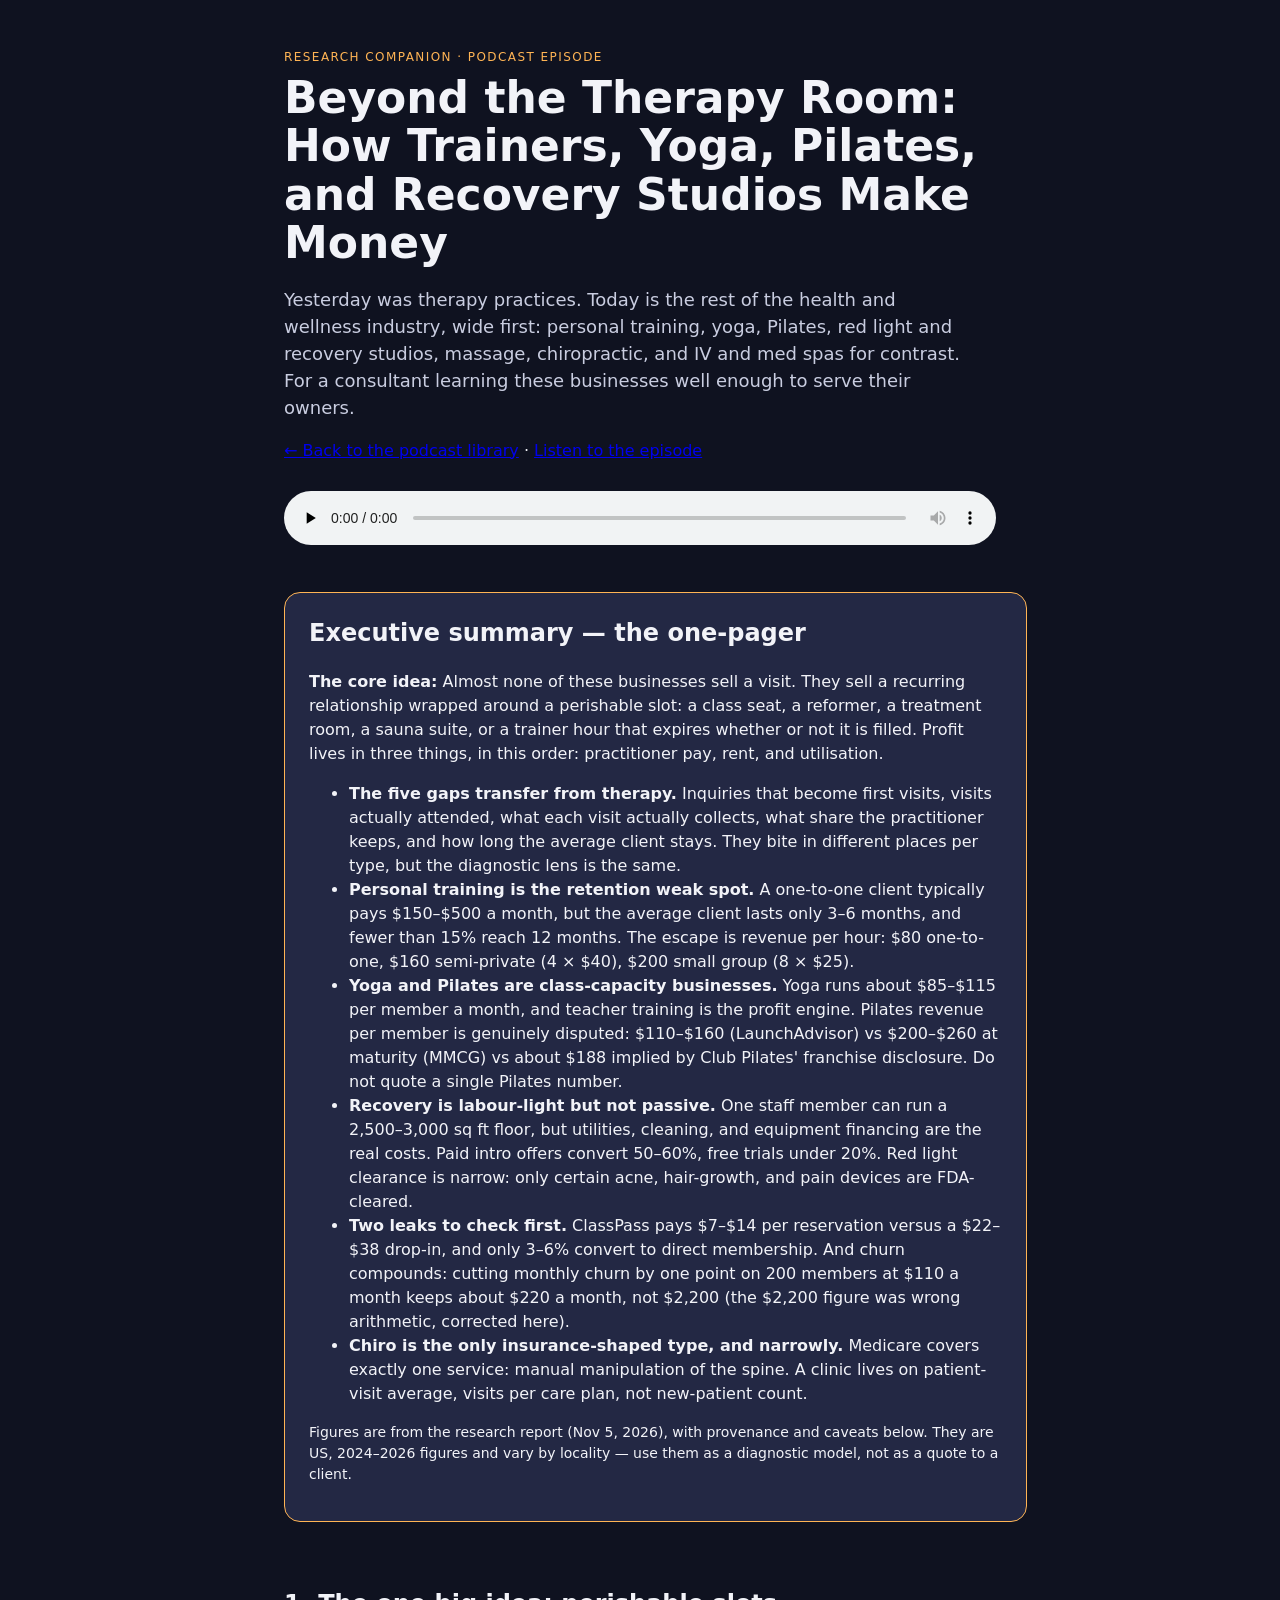
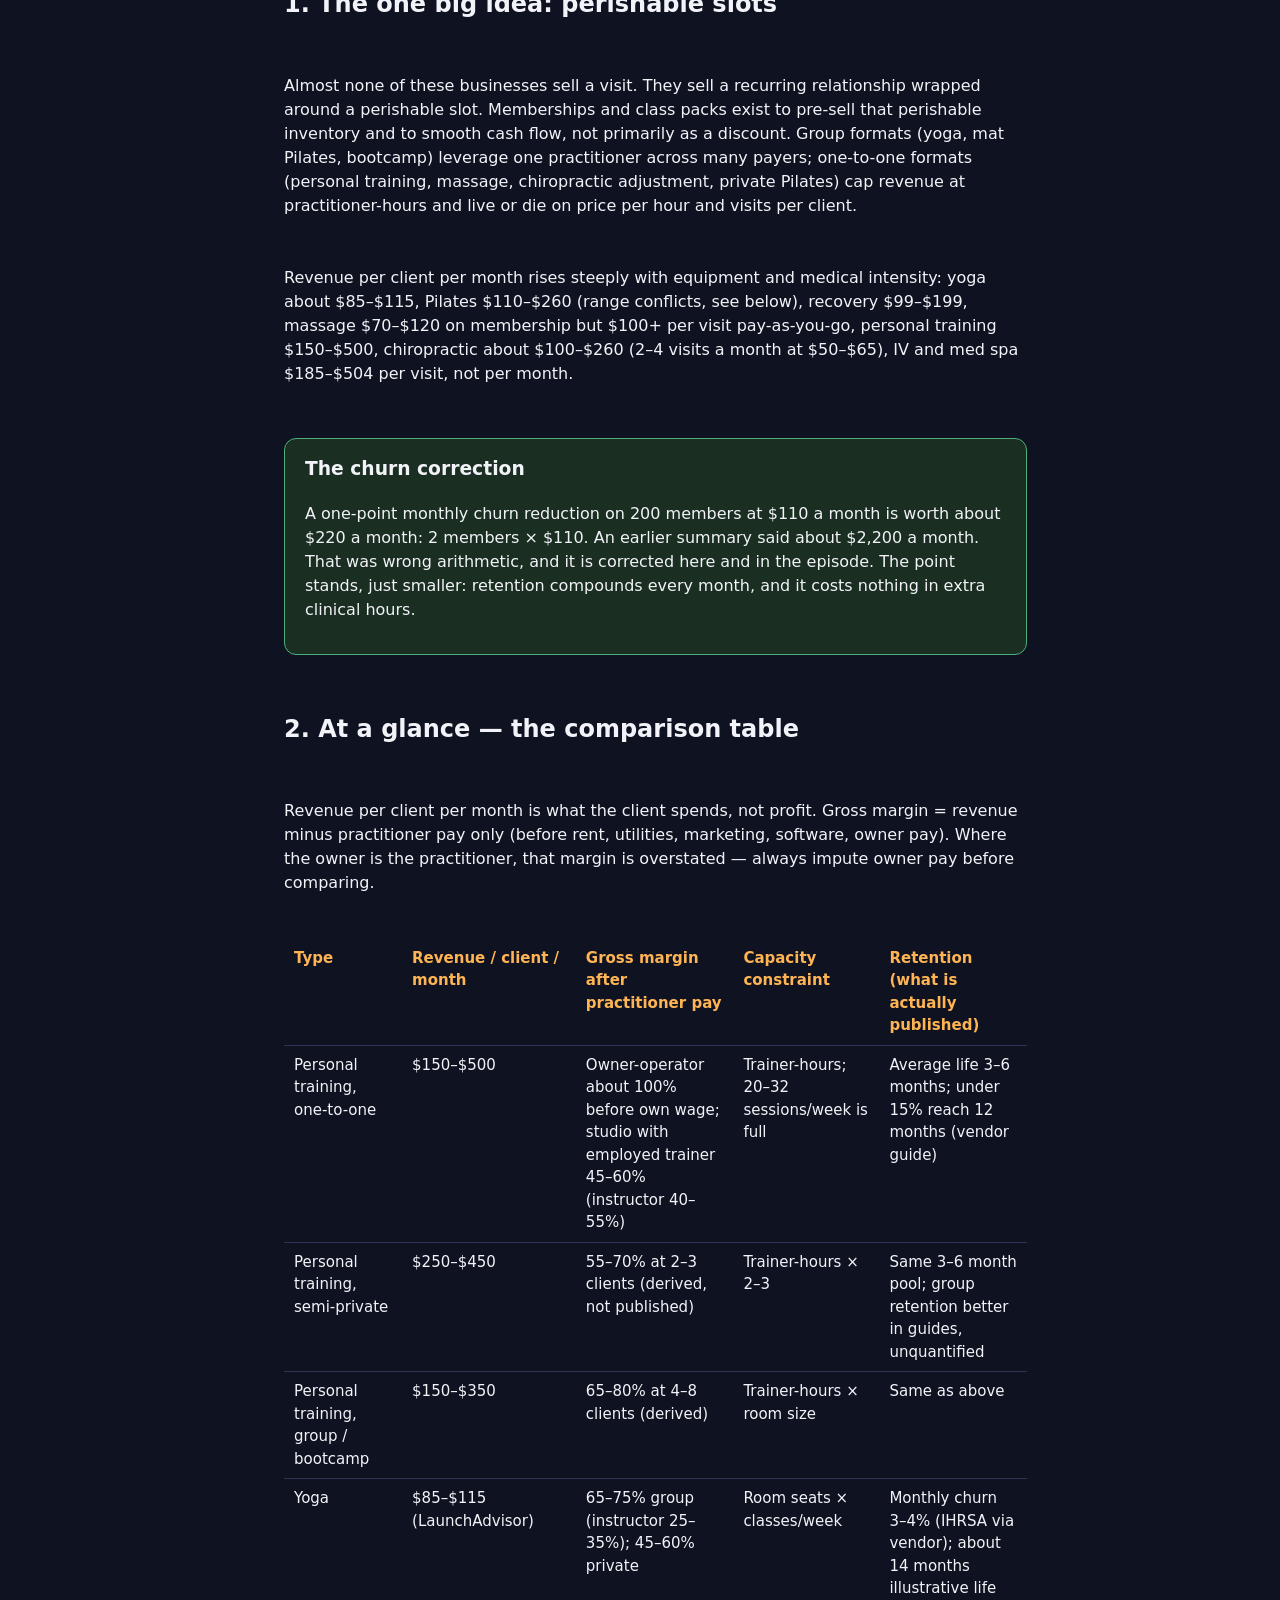
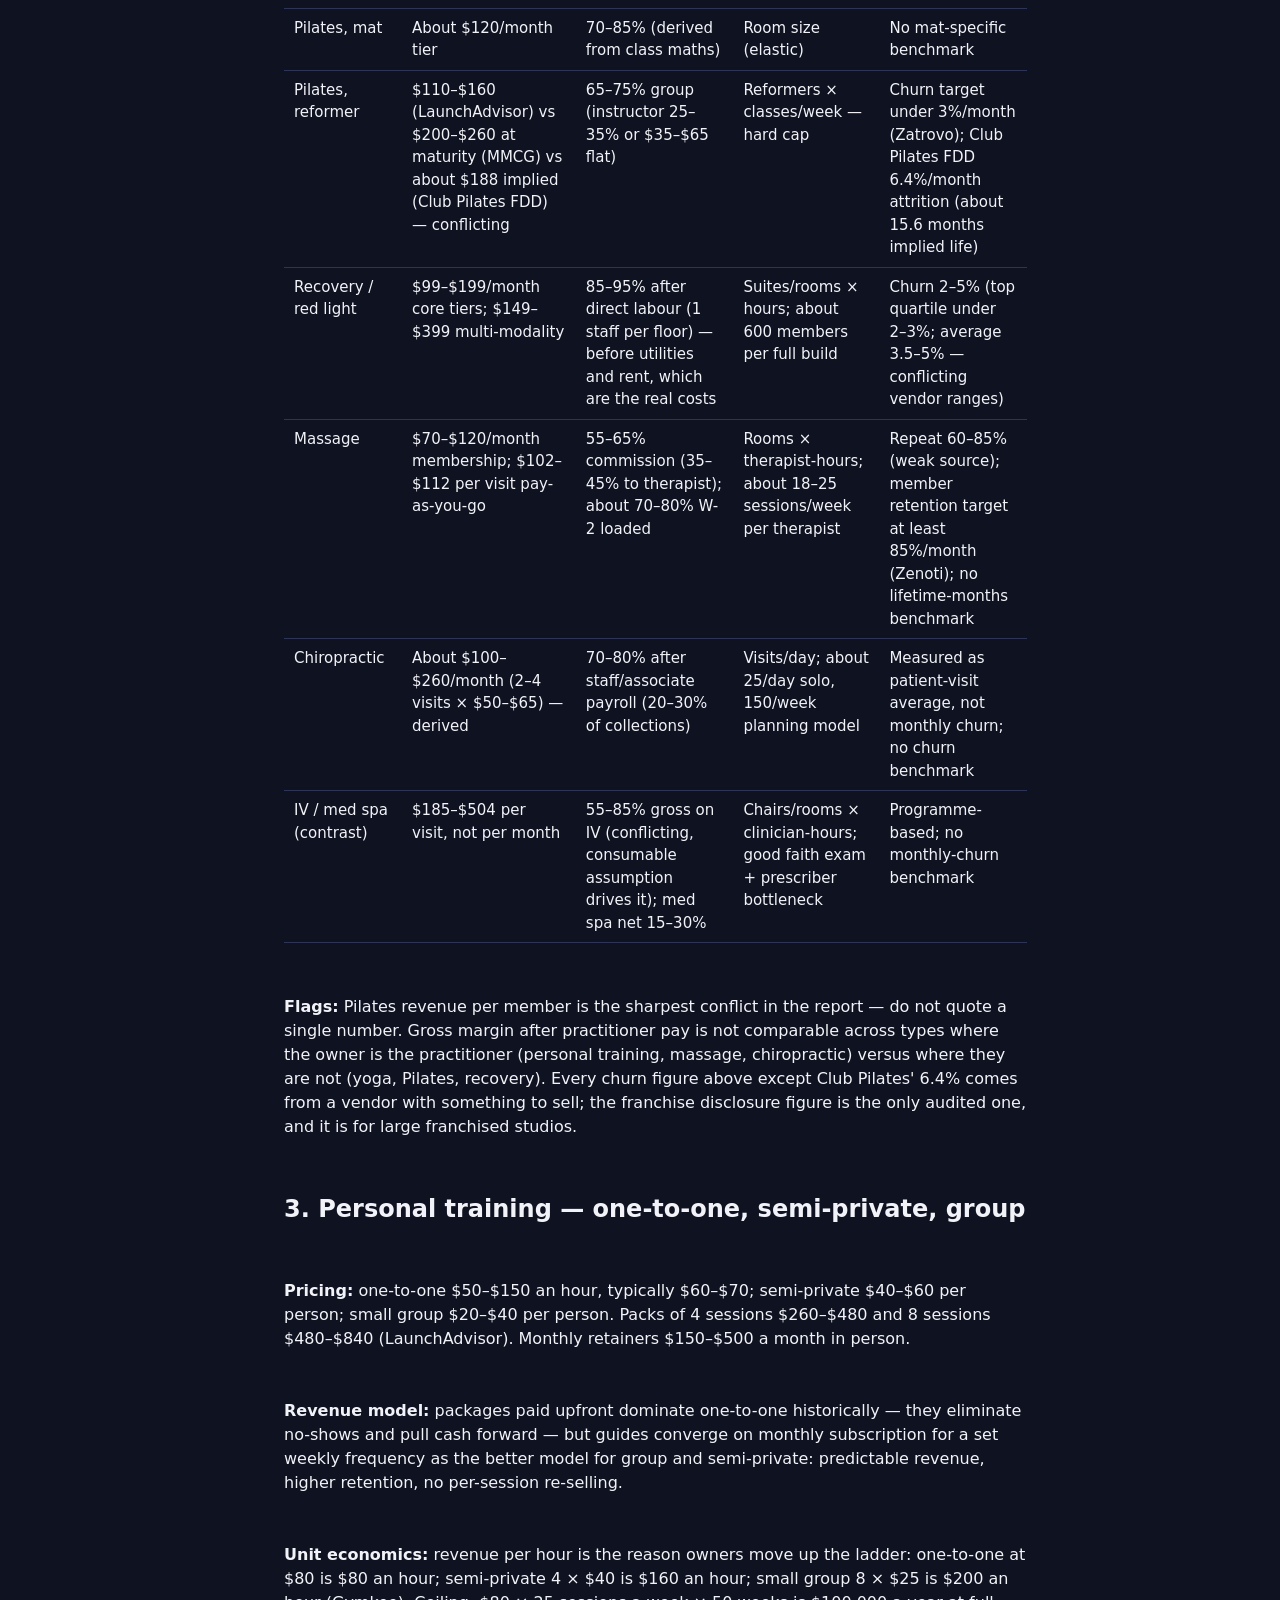
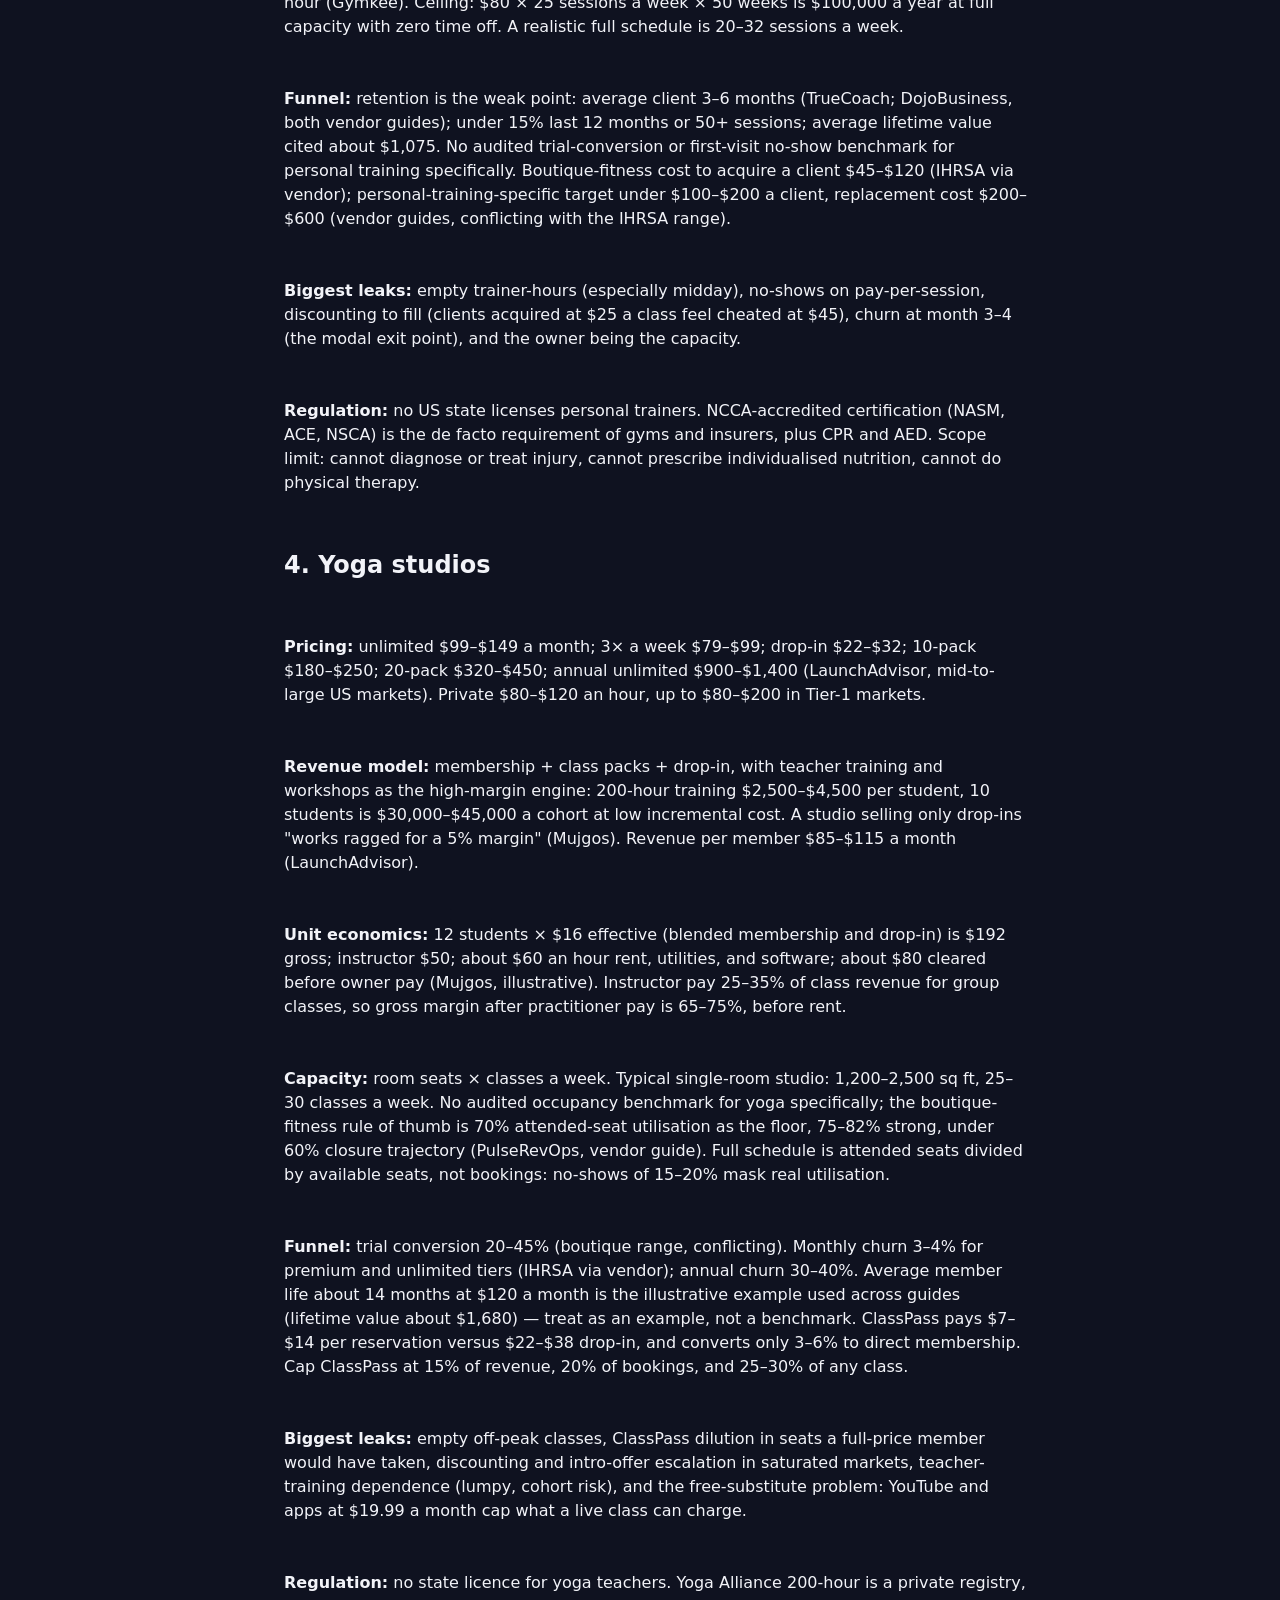
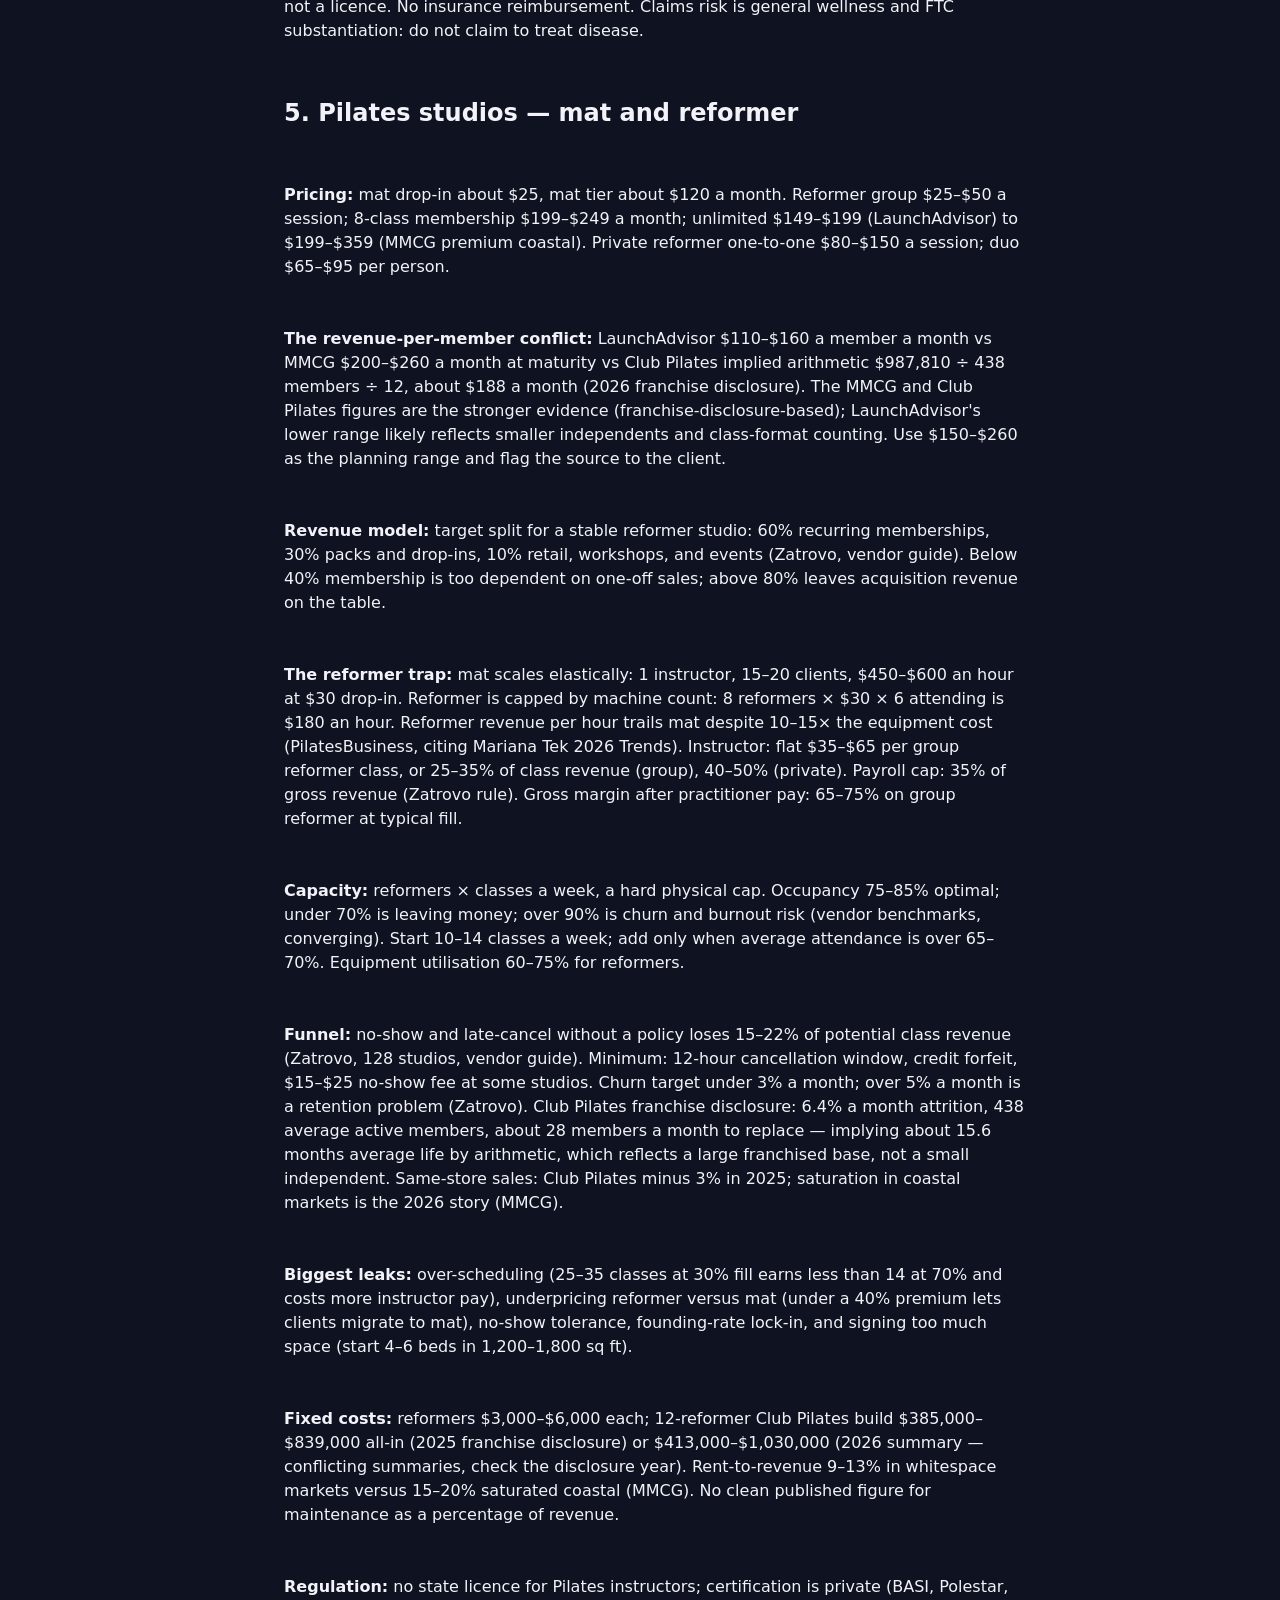
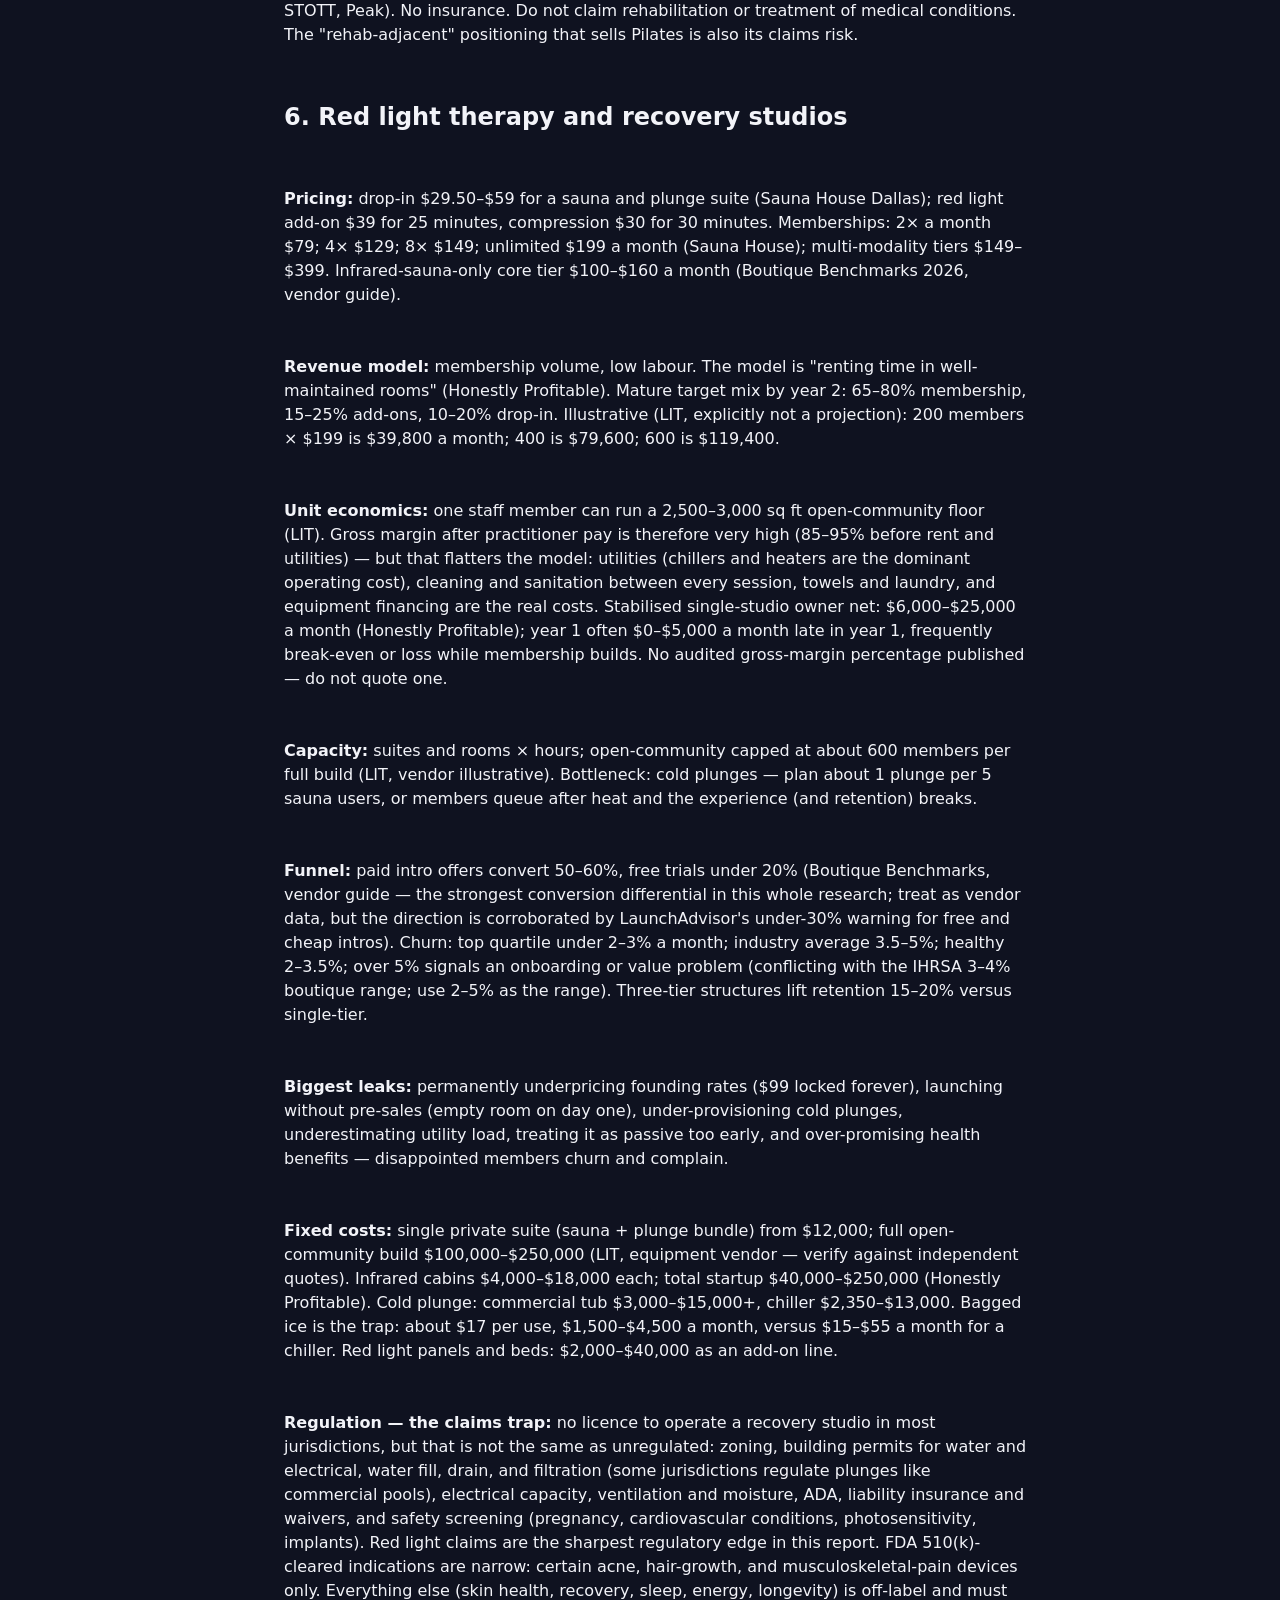
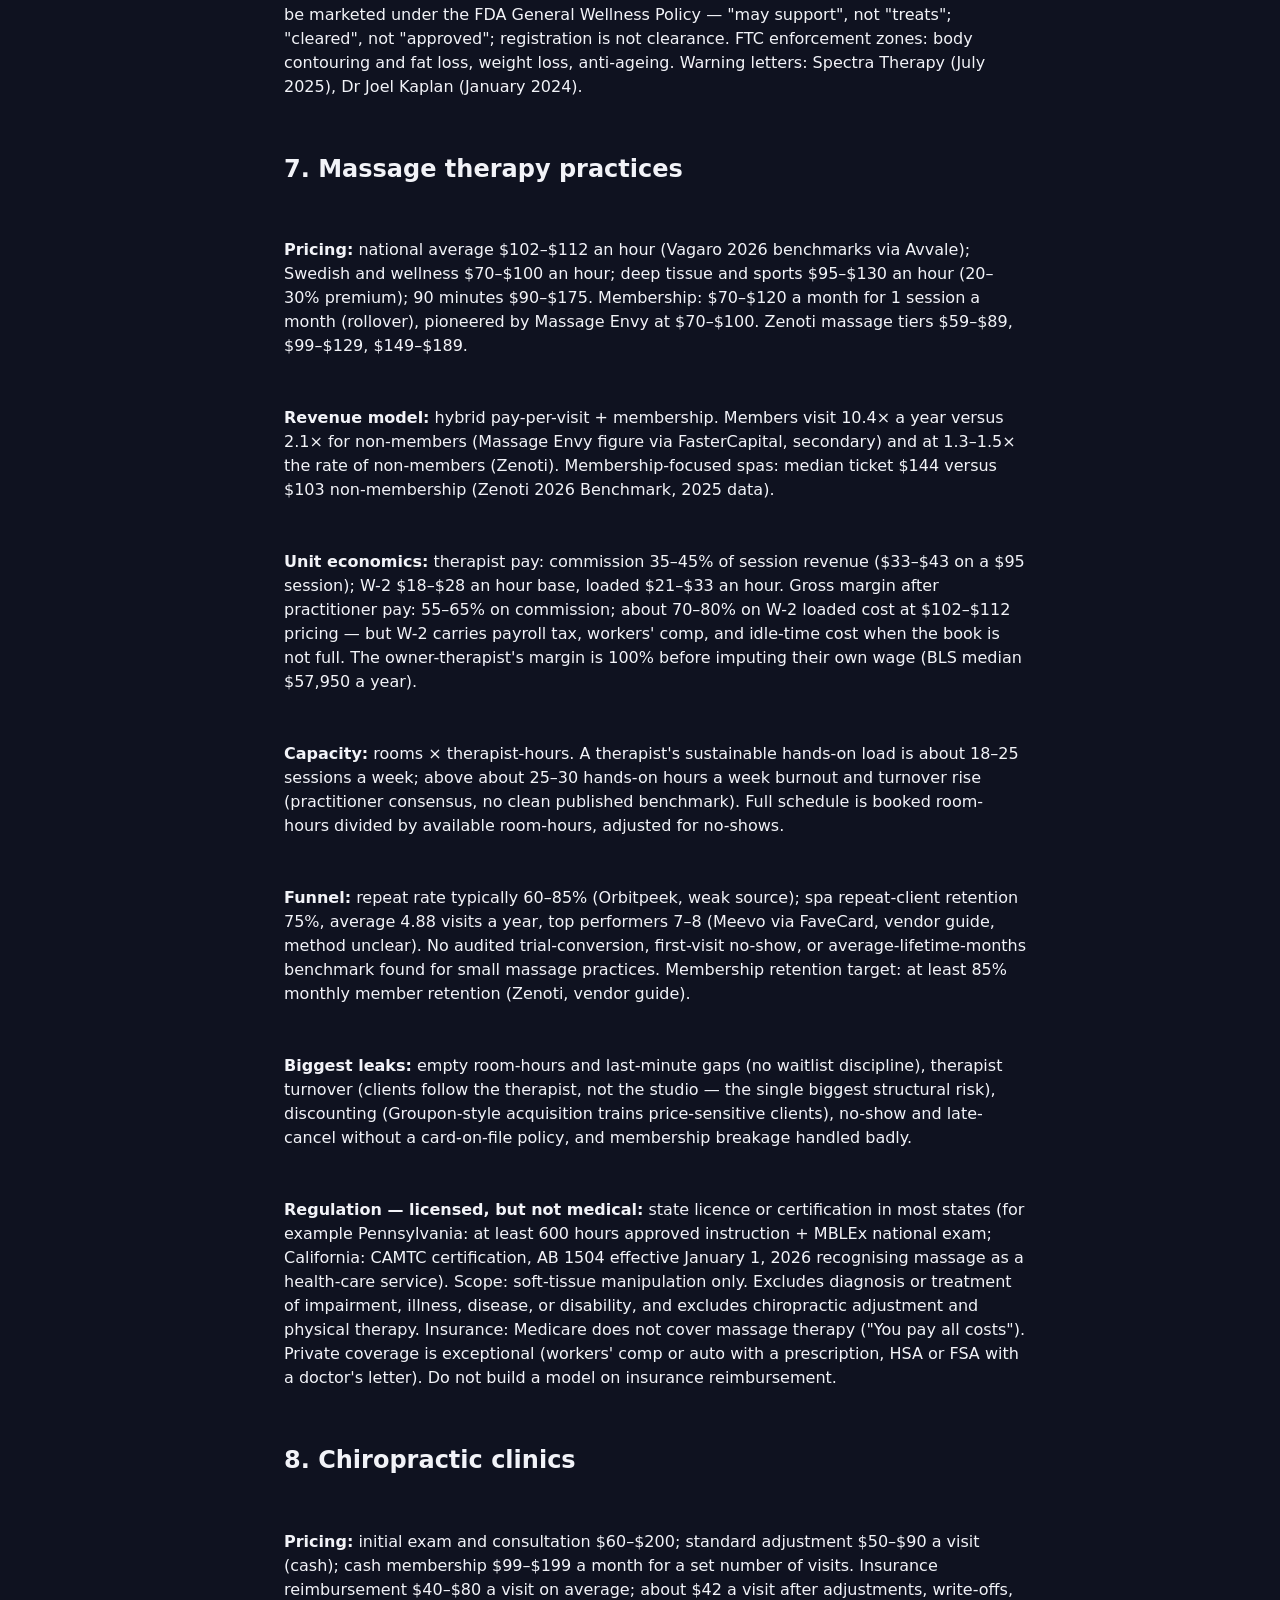
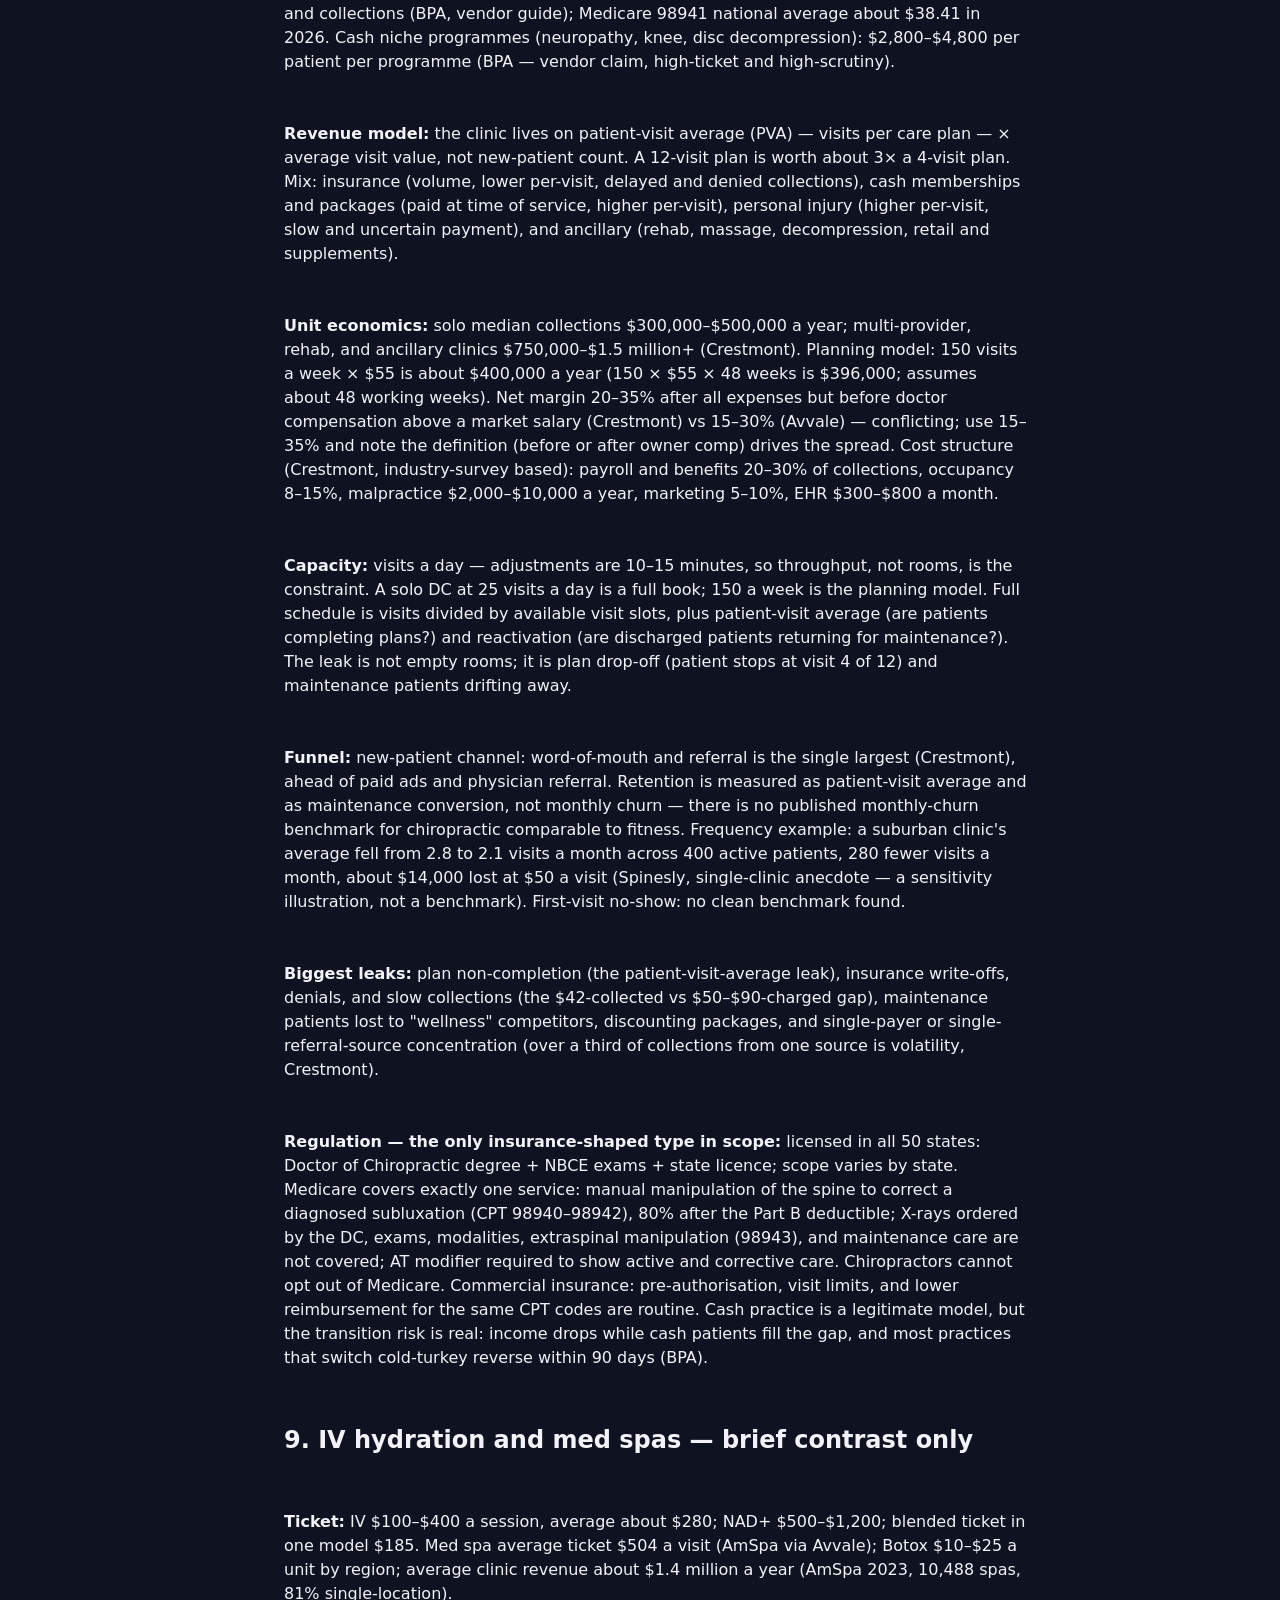
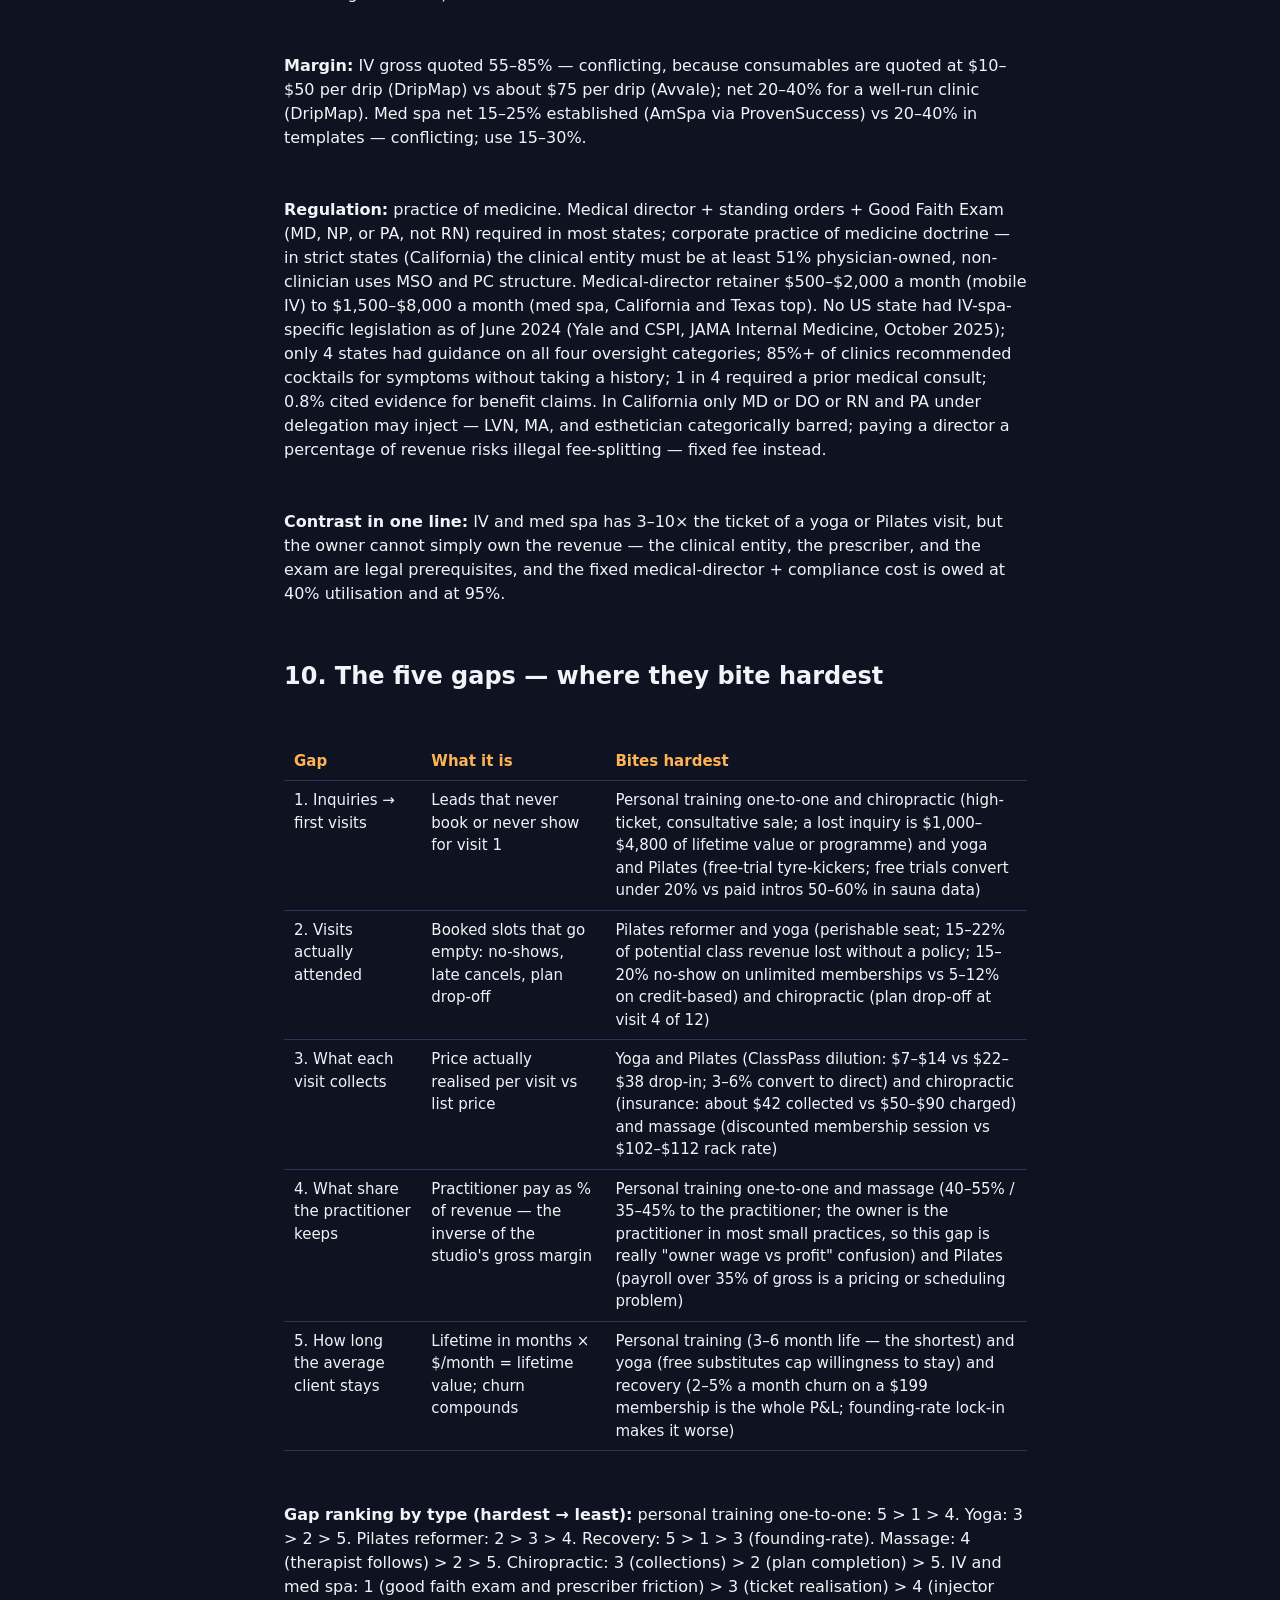
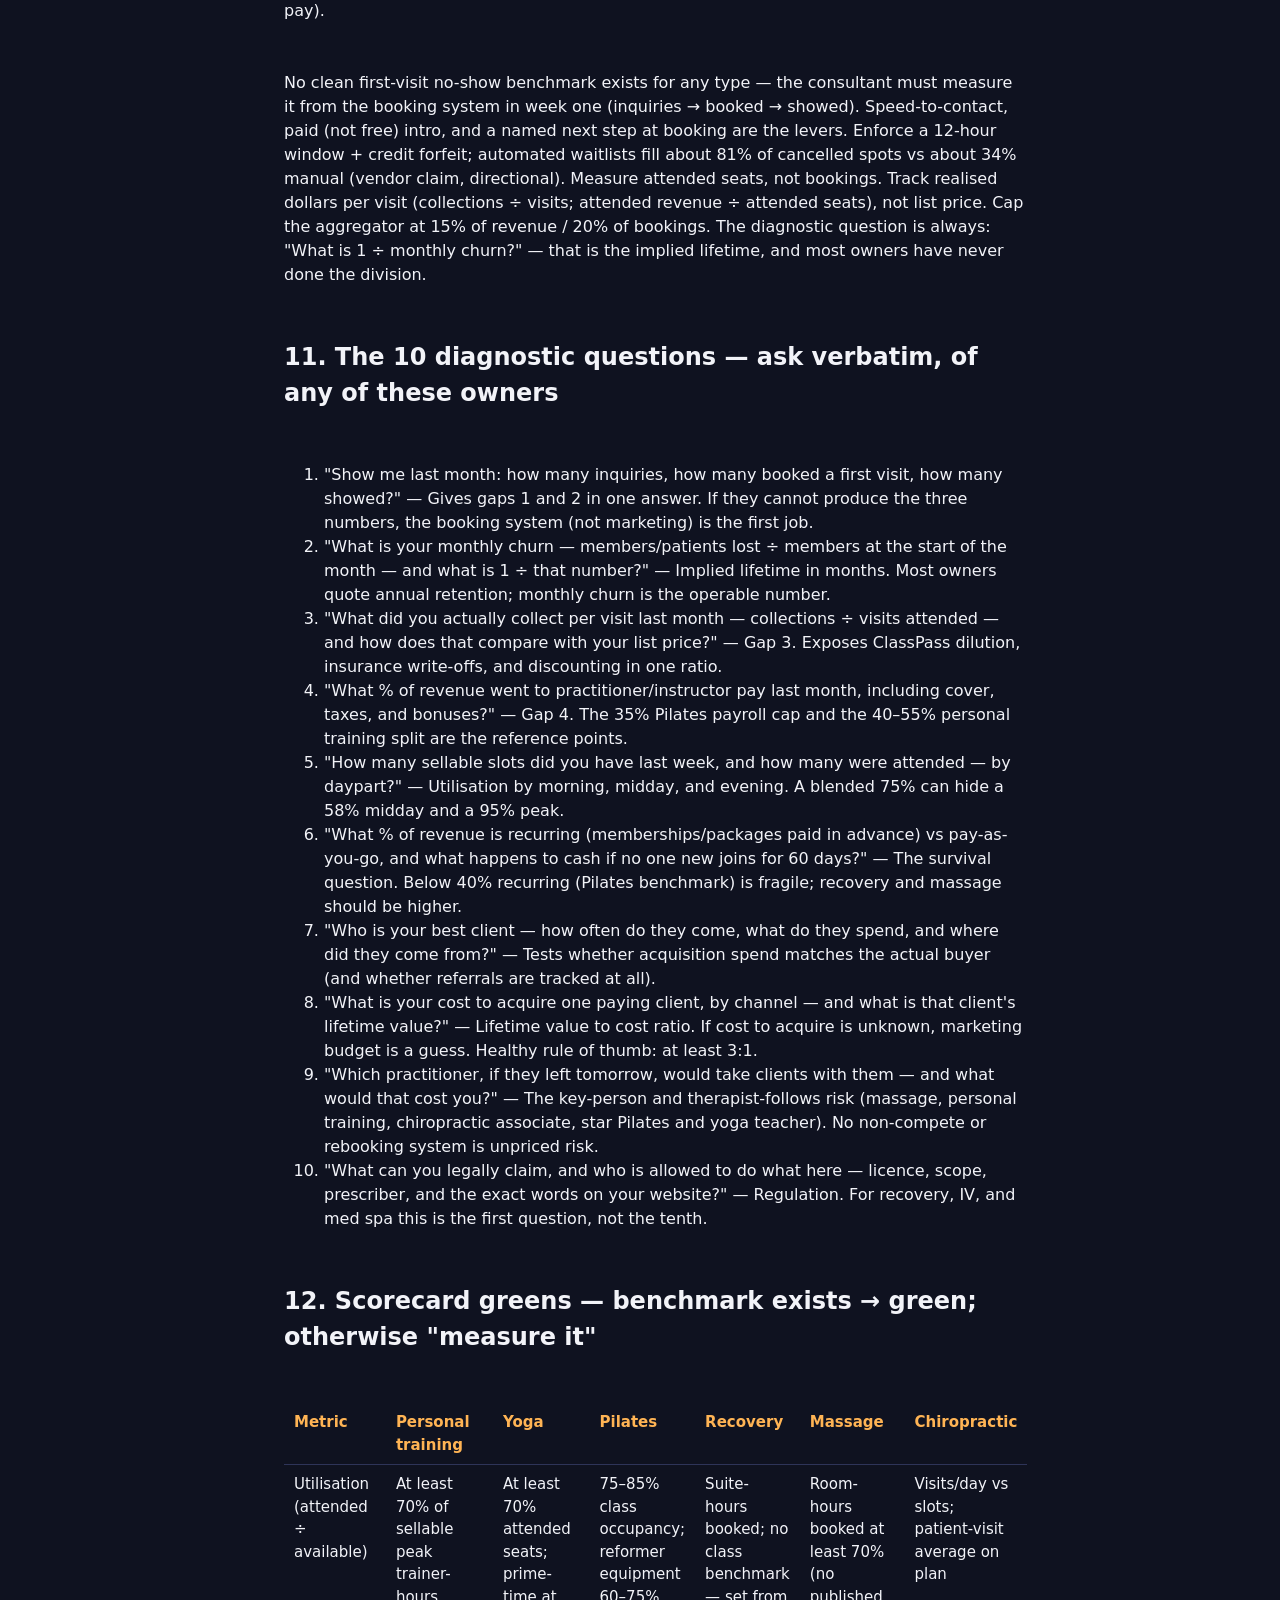
==== research/beyond-therapy-room.html @ 252246c4 "Add episode: Beyond the Therapy Room, with research companion" ====
<!DOCTYPE html>
<html lang="en">
<head>
<meta charset="utf-8">
<meta name="viewport" content="width=device-width, initial-scale=1">
<title>Research companion — Beyond the Therapy Room: How Trainers, Yoga, Pilates, and Recovery Studios Make Money</title>
<link rel="stylesheet" href="../styles.css">
</head>
<body>
<header class="hero narrow">
  <p class="eyebrow">Research companion · Podcast episode</p>
  <h1>Beyond the Therapy Room: How Trainers, Yoga, Pilates, and Recovery Studios Make Money</h1>
  <p class="sub">Yesterday was therapy practices. Today is the rest of the health and wellness industry, wide first: personal training, yoga, Pilates, red light and recovery studios, massage, chiropractic, and IV and med spas for contrast. For a consultant learning these businesses well enough to serve their owners.</p>
  <p><a href="../index.html">← Back to the podcast library</a> · <a href="../episodes/beyond-therapy-room.mp3">Listen to the episode</a></p>
  <audio controls preload="none" src="../episodes/beyond-therapy-room.mp3" style="width:100%; margin-top:12px;"></audio>
</header>

<main class="narrow">
<section class="summary">
  <h2>Executive summary — the one-pager</h2>
  <p><strong>The core idea:</strong> Almost none of these businesses sell a visit. They sell a recurring relationship wrapped around a perishable slot: a class seat, a reformer, a treatment room, a sauna suite, or a trainer hour that expires whether or not it is filled. Profit lives in three things, in this order: practitioner pay, rent, and utilisation.</p>
  <ul>
    <li><strong>The five gaps transfer from therapy.</strong> Inquiries that become first visits, visits actually attended, what each visit actually collects, what share the practitioner keeps, and how long the average client stays. They bite in different places per type, but the diagnostic lens is the same.</li>
    <li><strong>Personal training is the retention weak spot.</strong> A one-to-one client typically pays $150–$500 a month, but the average client lasts only 3–6 months, and fewer than 15% reach 12 months. The escape is revenue per hour: $80 one-to-one, $160 semi-private (4 × $40), $200 small group (8 × $25).</li>
    <li><strong>Yoga and Pilates are class-capacity businesses.</strong> Yoga runs about $85–$115 per member a month, and teacher training is the profit engine. Pilates revenue per member is genuinely disputed: $110–$160 (LaunchAdvisor) vs $200–$260 at maturity (MMCG) vs about $188 implied by Club Pilates' franchise disclosure. Do not quote a single Pilates number.</li>
    <li><strong>Recovery is labour-light but not passive.</strong> One staff member can run a 2,500–3,000 sq ft floor, but utilities, cleaning, and equipment financing are the real costs. Paid intro offers convert 50–60%, free trials under 20%. Red light clearance is narrow: only certain acne, hair-growth, and pain devices are FDA-cleared.</li>
    <li><strong>Two leaks to check first.</strong> ClassPass pays $7–$14 per reservation versus a $22–$38 drop-in, and only 3–6% convert to direct membership. And churn compounds: cutting monthly churn by one point on 200 members at $110 a month keeps about $220 a month, not $2,200 (the $2,200 figure was wrong arithmetic, corrected here).</li>
    <li><strong>Chiro is the only insurance-shaped type, and narrowly.</strong> Medicare covers exactly one service: manual manipulation of the spine. A clinic lives on patient-visit average, visits per care plan, not new-patient count.</li>
  </ul>
  <p class="note">Figures are from the research report (Nov 5, 2026), with provenance and caveats below. They are US, 2024–2026 figures and vary by locality — use them as a diagnostic model, not as a quote to a client.</p>
</section>

<h2>1. The one big idea: perishable slots</h2>
<p>Almost none of these businesses sell a visit. They sell a recurring relationship wrapped around a perishable slot. Memberships and class packs exist to pre-sell that perishable inventory and to smooth cash flow, not primarily as a discount. Group formats (yoga, mat Pilates, bootcamp) leverage one practitioner across many payers; one-to-one formats (personal training, massage, chiropractic adjustment, private Pilates) cap revenue at practitioner-hours and live or die on price per hour and visits per client.</p>
<p>Revenue per client per month rises steeply with equipment and medical intensity: yoga about $85–$115, Pilates $110–$260 (range conflicts, see below), recovery $99–$199, massage $70–$120 on membership but $100+ per visit pay-as-you-go, personal training $150–$500, chiropractic about $100–$260 (2–4 visits a month at $50–$65), IV and med spa $185–$504 per visit, not per month.</p>
<div class="callout">
<h3>The churn correction</h3>
<p>A one-point monthly churn reduction on 200 members at $110 a month is worth about $220 a month: 2 members × $110. An earlier summary said about $2,200 a month. That was wrong arithmetic, and it is corrected here and in the episode. The point stands, just smaller: retention compounds every month, and it costs nothing in extra clinical hours.</p>
</div>

<h2>2. At a glance — the comparison table</h2>
<p>Revenue per client per month is what the client spends, not profit. Gross margin = revenue minus practitioner pay only (before rent, utilities, marketing, software, owner pay). Where the owner is the practitioner, that margin is overstated — always impute owner pay before comparing.</p>
<table>
<tr><th>Type</th><th>Revenue / client / month</th><th>Gross margin after practitioner pay</th><th>Capacity constraint</th><th>Retention (what is actually published)</th></tr>
<tr><td>Personal training, one-to-one</td><td>$150–$500</td><td>Owner-operator about 100% before own wage; studio with employed trainer 45–60% (instructor 40–55%)</td><td>Trainer-hours; 20–32 sessions/week is full</td><td>Average life 3–6 months; under 15% reach 12 months (vendor guide)</td></tr>
<tr><td>Personal training, semi-private</td><td>$250–$450</td><td>55–70% at 2–3 clients (derived, not published)</td><td>Trainer-hours × 2–3</td><td>Same 3–6 month pool; group retention better in guides, unquantified</td></tr>
<tr><td>Personal training, group / bootcamp</td><td>$150–$350</td><td>65–80% at 4–8 clients (derived)</td><td>Trainer-hours × room size</td><td>Same as above</td></tr>
<tr><td>Yoga</td><td>$85–$115 (LaunchAdvisor)</td><td>65–75% group (instructor 25–35%); 45–60% private</td><td>Room seats × classes/week</td><td>Monthly churn 3–4% (IHRSA via vendor); about 14 months illustrative life</td></tr>
<tr><td>Pilates, mat</td><td>About $120/month tier</td><td>70–85% (derived from class maths)</td><td>Room size (elastic)</td><td>No mat-specific benchmark</td></tr>
<tr><td>Pilates, reformer</td><td>$110–$160 (LaunchAdvisor) vs $200–$260 at maturity (MMCG) vs about $188 implied (Club Pilates FDD) — conflicting</td><td>65–75% group (instructor 25–35% or $35–$65 flat)</td><td>Reformers × classes/week — hard cap</td><td>Churn target under 3%/month (Zatrovo); Club Pilates FDD 6.4%/month attrition (about 15.6 months implied life)</td></tr>
<tr><td>Recovery / red light</td><td>$99–$199/month core tiers; $149–$399 multi-modality</td><td>85–95% after direct labour (1 staff per floor) — before utilities and rent, which are the real costs</td><td>Suites/rooms × hours; about 600 members per full build</td><td>Churn 2–5% (top quartile under 2–3%; average 3.5–5% — conflicting vendor ranges)</td></tr>
<tr><td>Massage</td><td>$70–$120/month membership; $102–$112 per visit pay-as-you-go</td><td>55–65% commission (35–45% to therapist); about 70–80% W-2 loaded</td><td>Rooms × therapist-hours; about 18–25 sessions/week per therapist</td><td>Repeat 60–85% (weak source); member retention target at least 85%/month (Zenoti); no lifetime-months benchmark</td></tr>
<tr><td>Chiropractic</td><td>About $100–$260/month (2–4 visits × $50–$65) — derived</td><td>70–80% after staff/associate payroll (20–30% of collections)</td><td>Visits/day; about 25/day solo, 150/week planning model</td><td>Measured as patient-visit average, not monthly churn; no churn benchmark</td></tr>
<tr><td>IV / med spa (contrast)</td><td>$185–$504 per visit, not per month</td><td>55–85% gross on IV (conflicting, consumable assumption drives it); med spa net 15–30%</td><td>Chairs/rooms × clinician-hours; good faith exam + prescriber bottleneck</td><td>Programme-based; no monthly-churn benchmark</td></tr>
</table>
<p><strong>Flags:</strong> Pilates revenue per member is the sharpest conflict in the report — do not quote a single number. Gross margin after practitioner pay is not comparable across types where the owner is the practitioner (personal training, massage, chiropractic) versus where they are not (yoga, Pilates, recovery). Every churn figure above except Club Pilates' 6.4% comes from a vendor with something to sell; the franchise disclosure figure is the only audited one, and it is for large franchised studios.</p>

<h2>3. Personal training — one-to-one, semi-private, group</h2>
<p><strong>Pricing:</strong> one-to-one $50–$150 an hour, typically $60–$70; semi-private $40–$60 per person; small group $20–$40 per person. Packs of 4 sessions $260–$480 and 8 sessions $480–$840 (LaunchAdvisor). Monthly retainers $150–$500 a month in person.</p>
<p><strong>Revenue model:</strong> packages paid upfront dominate one-to-one historically — they eliminate no-shows and pull cash forward — but guides converge on monthly subscription for a set weekly frequency as the better model for group and semi-private: predictable revenue, higher retention, no per-session re-selling.</p>
<p><strong>Unit economics:</strong> revenue per hour is the reason owners move up the ladder: one-to-one at $80 is $80 an hour; semi-private 4 × $40 is $160 an hour; small group 8 × $25 is $200 an hour (Gymkee). Ceiling: $80 × 25 sessions a week × 50 weeks is $100,000 a year at full capacity with zero time off. A realistic full schedule is 20–32 sessions a week.</p>
<p><strong>Funnel:</strong> retention is the weak point: average client 3–6 months (TrueCoach; DojoBusiness, both vendor guides); under 15% last 12 months or 50+ sessions; average lifetime value cited about $1,075. No audited trial-conversion or first-visit no-show benchmark for personal training specifically. Boutique-fitness cost to acquire a client $45–$120 (IHRSA via vendor); personal-training-specific target under $100–$200 a client, replacement cost $200–$600 (vendor guides, conflicting with the IHRSA range).</p>
<p><strong>Biggest leaks:</strong> empty trainer-hours (especially midday), no-shows on pay-per-session, discounting to fill (clients acquired at $25 a class feel cheated at $45), churn at month 3–4 (the modal exit point), and the owner being the capacity.</p>
<p><strong>Regulation:</strong> no US state licenses personal trainers. NCCA-accredited certification (NASM, ACE, NSCA) is the de facto requirement of gyms and insurers, plus CPR and AED. Scope limit: cannot diagnose or treat injury, cannot prescribe individualised nutrition, cannot do physical therapy.</p>

<h2>4. Yoga studios</h2>
<p><strong>Pricing:</strong> unlimited $99–$149 a month; 3× a week $79–$99; drop-in $22–$32; 10-pack $180–$250; 20-pack $320–$450; annual unlimited $900–$1,400 (LaunchAdvisor, mid-to-large US markets). Private $80–$120 an hour, up to $80–$200 in Tier-1 markets.</p>
<p><strong>Revenue model:</strong> membership + class packs + drop-in, with teacher training and workshops as the high-margin engine: 200-hour training $2,500–$4,500 per student, 10 students is $30,000–$45,000 a cohort at low incremental cost. A studio selling only drop-ins "works ragged for a 5% margin" (Mujgos). Revenue per member $85–$115 a month (LaunchAdvisor).</p>
<p><strong>Unit economics:</strong> 12 students × $16 effective (blended membership and drop-in) is $192 gross; instructor $50; about $60 an hour rent, utilities, and software; about $80 cleared before owner pay (Mujgos, illustrative). Instructor pay 25–35% of class revenue for group classes, so gross margin after practitioner pay is 65–75%, before rent.</p>
<p><strong>Capacity:</strong> room seats × classes a week. Typical single-room studio: 1,200–2,500 sq ft, 25–30 classes a week. No audited occupancy benchmark for yoga specifically; the boutique-fitness rule of thumb is 70% attended-seat utilisation as the floor, 75–82% strong, under 60% closure trajectory (PulseRevOps, vendor guide). Full schedule is attended seats divided by available seats, not bookings: no-shows of 15–20% mask real utilisation.</p>
<p><strong>Funnel:</strong> trial conversion 20–45% (boutique range, conflicting). Monthly churn 3–4% for premium and unlimited tiers (IHRSA via vendor); annual churn 30–40%. Average member life about 14 months at $120 a month is the illustrative example used across guides (lifetime value about $1,680) — treat as an example, not a benchmark. ClassPass pays $7–$14 per reservation versus $22–$38 drop-in, and converts only 3–6% to direct membership. Cap ClassPass at 15% of revenue, 20% of bookings, and 25–30% of any class.</p>
<p><strong>Biggest leaks:</strong> empty off-peak classes, ClassPass dilution in seats a full-price member would have taken, discounting and intro-offer escalation in saturated markets, teacher-training dependence (lumpy, cohort risk), and the free-substitute problem: YouTube and apps at $19.99 a month cap what a live class can charge.</p>
<p><strong>Regulation:</strong> no state licence for yoga teachers. Yoga Alliance 200-hour is a private registry, not a licence. No insurance reimbursement. Claims risk is general wellness and FTC substantiation: do not claim to treat disease.</p>

<h2>5. Pilates studios — mat and reformer</h2>
<p><strong>Pricing:</strong> mat drop-in about $25, mat tier about $120 a month. Reformer group $25–$50 a session; 8-class membership $199–$249 a month; unlimited $149–$199 (LaunchAdvisor) to $199–$359 (MMCG premium coastal). Private reformer one-to-one $80–$150 a session; duo $65–$95 per person.</p>
<p><strong>The revenue-per-member conflict:</strong> LaunchAdvisor $110–$160 a member a month vs MMCG $200–$260 a month at maturity vs Club Pilates implied arithmetic $987,810 ÷ 438 members ÷ 12, about $188 a month (2026 franchise disclosure). The MMCG and Club Pilates figures are the stronger evidence (franchise-disclosure-based); LaunchAdvisor's lower range likely reflects smaller independents and class-format counting. Use $150–$260 as the planning range and flag the source to the client.</p>
<p><strong>Revenue model:</strong> target split for a stable reformer studio: 60% recurring memberships, 30% packs and drop-ins, 10% retail, workshops, and events (Zatrovo, vendor guide). Below 40% membership is too dependent on one-off sales; above 80% leaves acquisition revenue on the table.</p>
<p><strong>The reformer trap:</strong> mat scales elastically: 1 instructor, 15–20 clients, $450–$600 an hour at $30 drop-in. Reformer is capped by machine count: 8 reformers × $30 × 6 attending is $180 an hour. Reformer revenue per hour trails mat despite 10–15× the equipment cost (PilatesBusiness, citing Mariana Tek 2026 Trends). Instructor: flat $35–$65 per group reformer class, or 25–35% of class revenue (group), 40–50% (private). Payroll cap: 35% of gross revenue (Zatrovo rule). Gross margin after practitioner pay: 65–75% on group reformer at typical fill.</p>
<p><strong>Capacity:</strong> reformers × classes a week, a hard physical cap. Occupancy 75–85% optimal; under 70% is leaving money; over 90% is churn and burnout risk (vendor benchmarks, converging). Start 10–14 classes a week; add only when average attendance is over 65–70%. Equipment utilisation 60–75% for reformers.</p>
<p><strong>Funnel:</strong> no-show and late-cancel without a policy loses 15–22% of potential class revenue (Zatrovo, 128 studios, vendor guide). Minimum: 12-hour cancellation window, credit forfeit, $15–$25 no-show fee at some studios. Churn target under 3% a month; over 5% a month is a retention problem (Zatrovo). Club Pilates franchise disclosure: 6.4% a month attrition, 438 average active members, about 28 members a month to replace — implying about 15.6 months average life by arithmetic, which reflects a large franchised base, not a small independent. Same-store sales: Club Pilates minus 3% in 2025; saturation in coastal markets is the 2026 story (MMCG).</p>
<p><strong>Biggest leaks:</strong> over-scheduling (25–35 classes at 30% fill earns less than 14 at 70% and costs more instructor pay), underpricing reformer versus mat (under a 40% premium lets clients migrate to mat), no-show tolerance, founding-rate lock-in, and signing too much space (start 4–6 beds in 1,200–1,800 sq ft).</p>
<p><strong>Fixed costs:</strong> reformers $3,000–$6,000 each; 12-reformer Club Pilates build $385,000–$839,000 all-in (2025 franchise disclosure) or $413,000–$1,030,000 (2026 summary — conflicting summaries, check the disclosure year). Rent-to-revenue 9–13% in whitespace markets versus 15–20% saturated coastal (MMCG). No clean published figure for maintenance as a percentage of revenue.</p>
<p><strong>Regulation:</strong> no state licence for Pilates instructors; certification is private (BASI, Polestar, STOTT, Peak). No insurance. Do not claim rehabilitation or treatment of medical conditions. The "rehab-adjacent" positioning that sells Pilates is also its claims risk.</p>

<h2>6. Red light therapy and recovery studios</h2>
<p><strong>Pricing:</strong> drop-in $29.50–$59 for a sauna and plunge suite (Sauna House Dallas); red light add-on $39 for 25 minutes, compression $30 for 30 minutes. Memberships: 2× a month $79; 4× $129; 8× $149; unlimited $199 a month (Sauna House); multi-modality tiers $149–$399. Infrared-sauna-only core tier $100–$160 a month (Boutique Benchmarks 2026, vendor guide).</p>
<p><strong>Revenue model:</strong> membership volume, low labour. The model is "renting time in well-maintained rooms" (Honestly Profitable). Mature target mix by year 2: 65–80% membership, 15–25% add-ons, 10–20% drop-in. Illustrative (LIT, explicitly not a projection): 200 members × $199 is $39,800 a month; 400 is $79,600; 600 is $119,400.</p>
<p><strong>Unit economics:</strong> one staff member can run a 2,500–3,000 sq ft open-community floor (LIT). Gross margin after practitioner pay is therefore very high (85–95% before rent and utilities) — but that flatters the model: utilities (chillers and heaters are the dominant operating cost), cleaning and sanitation between every session, towels and laundry, and equipment financing are the real costs. Stabilised single-studio owner net: $6,000–$25,000 a month (Honestly Profitable); year 1 often $0–$5,000 a month late in year 1, frequently break-even or loss while membership builds. No audited gross-margin percentage published — do not quote one.</p>
<p><strong>Capacity:</strong> suites and rooms × hours; open-community capped at about 600 members per full build (LIT, vendor illustrative). Bottleneck: cold plunges — plan about 1 plunge per 5 sauna users, or members queue after heat and the experience (and retention) breaks.</p>
<p><strong>Funnel:</strong> paid intro offers convert 50–60%, free trials under 20% (Boutique Benchmarks, vendor guide — the strongest conversion differential in this whole research; treat as vendor data, but the direction is corroborated by LaunchAdvisor's under-30% warning for free and cheap intros). Churn: top quartile under 2–3% a month; industry average 3.5–5%; healthy 2–3.5%; over 5% signals an onboarding or value problem (conflicting with the IHRSA 3–4% boutique range; use 2–5% as the range). Three-tier structures lift retention 15–20% versus single-tier.</p>
<p><strong>Biggest leaks:</strong> permanently underpricing founding rates ($99 locked forever), launching without pre-sales (empty room on day one), under-provisioning cold plunges, underestimating utility load, treating it as passive too early, and over-promising health benefits — disappointed members churn and complain.</p>
<p><strong>Fixed costs:</strong> single private suite (sauna + plunge bundle) from $12,000; full open-community build $100,000–$250,000 (LIT, equipment vendor — verify against independent quotes). Infrared cabins $4,000–$18,000 each; total startup $40,000–$250,000 (Honestly Profitable). Cold plunge: commercial tub $3,000–$15,000+, chiller $2,350–$13,000. Bagged ice is the trap: about $17 per use, $1,500–$4,500 a month, versus $15–$55 a month for a chiller. Red light panels and beds: $2,000–$40,000 as an add-on line.</p>
<p><strong>Regulation — the claims trap:</strong> no licence to operate a recovery studio in most jurisdictions, but that is not the same as unregulated: zoning, building permits for water and electrical, water fill, drain, and filtration (some jurisdictions regulate plunges like commercial pools), electrical capacity, ventilation and moisture, ADA, liability insurance and waivers, and safety screening (pregnancy, cardiovascular conditions, photosensitivity, implants). Red light claims are the sharpest regulatory edge in this report. FDA 510(k)-cleared indications are narrow: certain acne, hair-growth, and musculoskeletal-pain devices only. Everything else (skin health, recovery, sleep, energy, longevity) is off-label and must be marketed under the FDA General Wellness Policy — "may support", not "treats"; "cleared", not "approved"; registration is not clearance. FTC enforcement zones: body contouring and fat loss, weight loss, anti-ageing. Warning letters: Spectra Therapy (July 2025), Dr Joel Kaplan (January 2024).</p>

<h2>7. Massage therapy practices</h2>
<p><strong>Pricing:</strong> national average $102–$112 an hour (Vagaro 2026 benchmarks via Avvale); Swedish and wellness $70–$100 an hour; deep tissue and sports $95–$130 an hour (20–30% premium); 90 minutes $90–$175. Membership: $70–$120 a month for 1 session a month (rollover), pioneered by Massage Envy at $70–$100. Zenoti massage tiers $59–$89, $99–$129, $149–$189.</p>
<p><strong>Revenue model:</strong> hybrid pay-per-visit + membership. Members visit 10.4× a year versus 2.1× for non-members (Massage Envy figure via FasterCapital, secondary) and at 1.3–1.5× the rate of non-members (Zenoti). Membership-focused spas: median ticket $144 versus $103 non-membership (Zenoti 2026 Benchmark, 2025 data).</p>
<p><strong>Unit economics:</strong> therapist pay: commission 35–45% of session revenue ($33–$43 on a $95 session); W-2 $18–$28 an hour base, loaded $21–$33 an hour. Gross margin after practitioner pay: 55–65% on commission; about 70–80% on W-2 loaded cost at $102–$112 pricing — but W-2 carries payroll tax, workers' comp, and idle-time cost when the book is not full. The owner-therapist's margin is 100% before imputing their own wage (BLS median $57,950 a year).</p>
<p><strong>Capacity:</strong> rooms × therapist-hours. A therapist's sustainable hands-on load is about 18–25 sessions a week; above about 25–30 hands-on hours a week burnout and turnover rise (practitioner consensus, no clean published benchmark). Full schedule is booked room-hours divided by available room-hours, adjusted for no-shows.</p>
<p><strong>Funnel:</strong> repeat rate typically 60–85% (Orbitpeek, weak source); spa repeat-client retention 75%, average 4.88 visits a year, top performers 7–8 (Meevo via FaveCard, vendor guide, method unclear). No audited trial-conversion, first-visit no-show, or average-lifetime-months benchmark found for small massage practices. Membership retention target: at least 85% monthly member retention (Zenoti, vendor guide).</p>
<p><strong>Biggest leaks:</strong> empty room-hours and last-minute gaps (no waitlist discipline), therapist turnover (clients follow the therapist, not the studio — the single biggest structural risk), discounting (Groupon-style acquisition trains price-sensitive clients), no-show and late-cancel without a card-on-file policy, and membership breakage handled badly.</p>
<p><strong>Regulation — licensed, but not medical:</strong> state licence or certification in most states (for example Pennsylvania: at least 600 hours approved instruction + MBLEx national exam; California: CAMTC certification, AB 1504 effective January 1, 2026 recognising massage as a health-care service). Scope: soft-tissue manipulation only. Excludes diagnosis or treatment of impairment, illness, disease, or disability, and excludes chiropractic adjustment and physical therapy. Insurance: Medicare does not cover massage therapy ("You pay all costs"). Private coverage is exceptional (workers' comp or auto with a prescription, HSA or FSA with a doctor's letter). Do not build a model on insurance reimbursement.</p>

<h2>8. Chiropractic clinics</h2>
<p><strong>Pricing:</strong> initial exam and consultation $60–$200; standard adjustment $50–$90 a visit (cash); cash membership $99–$199 a month for a set number of visits. Insurance reimbursement $40–$80 a visit on average; about $42 a visit after adjustments, write-offs, and collections (BPA, vendor guide); Medicare 98941 national average about $38.41 in 2026. Cash niche programmes (neuropathy, knee, disc decompression): $2,800–$4,800 per patient per programme (BPA — vendor claim, high-ticket and high-scrutiny).</p>
<p><strong>Revenue model:</strong> the clinic lives on patient-visit average (PVA) — visits per care plan — × average visit value, not new-patient count. A 12-visit plan is worth about 3× a 4-visit plan. Mix: insurance (volume, lower per-visit, delayed and denied collections), cash memberships and packages (paid at time of service, higher per-visit), personal injury (higher per-visit, slow and uncertain payment), and ancillary (rehab, massage, decompression, retail and supplements).</p>
<p><strong>Unit economics:</strong> solo median collections $300,000–$500,000 a year; multi-provider, rehab, and ancillary clinics $750,000–$1.5 million+ (Crestmont). Planning model: 150 visits a week × $55 is about $400,000 a year (150 × $55 × 48 weeks is $396,000; assumes about 48 working weeks). Net margin 20–35% after all expenses but before doctor compensation above a market salary (Crestmont) vs 15–30% (Avvale) — conflicting; use 15–35% and note the definition (before or after owner comp) drives the spread. Cost structure (Crestmont, industry-survey based): payroll and benefits 20–30% of collections, occupancy 8–15%, malpractice $2,000–$10,000 a year, marketing 5–10%, EHR $300–$800 a month.</p>
<p><strong>Capacity:</strong> visits a day — adjustments are 10–15 minutes, so throughput, not rooms, is the constraint. A solo DC at 25 visits a day is a full book; 150 a week is the planning model. Full schedule is visits divided by available visit slots, plus patient-visit average (are patients completing plans?) and reactivation (are discharged patients returning for maintenance?). The leak is not empty rooms; it is plan drop-off (patient stops at visit 4 of 12) and maintenance patients drifting away.</p>
<p><strong>Funnel:</strong> new-patient channel: word-of-mouth and referral is the single largest (Crestmont), ahead of paid ads and physician referral. Retention is measured as patient-visit average and as maintenance conversion, not monthly churn — there is no published monthly-churn benchmark for chiropractic comparable to fitness. Frequency example: a suburban clinic's average fell from 2.8 to 2.1 visits a month across 400 active patients, 280 fewer visits a month, about $14,000 lost at $50 a visit (Spinesly, single-clinic anecdote — a sensitivity illustration, not a benchmark). First-visit no-show: no clean benchmark found.</p>
<p><strong>Biggest leaks:</strong> plan non-completion (the patient-visit-average leak), insurance write-offs, denials, and slow collections (the $42-collected vs $50–$90-charged gap), maintenance patients lost to "wellness" competitors, discounting packages, and single-payer or single-referral-source concentration (over a third of collections from one source is volatility, Crestmont).</p>
<p><strong>Regulation — the only insurance-shaped type in scope:</strong> licensed in all 50 states: Doctor of Chiropractic degree + NBCE exams + state licence; scope varies by state. Medicare covers exactly one service: manual manipulation of the spine to correct a diagnosed subluxation (CPT 98940–98942), 80% after the Part B deductible; X-rays ordered by the DC, exams, modalities, extraspinal manipulation (98943), and maintenance care are not covered; AT modifier required to show active and corrective care. Chiropractors cannot opt out of Medicare. Commercial insurance: pre-authorisation, visit limits, and lower reimbursement for the same CPT codes are routine. Cash practice is a legitimate model, but the transition risk is real: income drops while cash patients fill the gap, and most practices that switch cold-turkey reverse within 90 days (BPA).</p>

<h2>9. IV hydration and med spas — brief contrast only</h2>
<p><strong>Ticket:</strong> IV $100–$400 a session, average about $280; NAD+ $500–$1,200; blended ticket in one model $185. Med spa average ticket $504 a visit (AmSpa via Avvale); Botox $10–$25 a unit by region; average clinic revenue about $1.4 million a year (AmSpa 2023, 10,488 spas, 81% single-location).</p>
<p><strong>Margin:</strong> IV gross quoted 55–85% — conflicting, because consumables are quoted at $10–$50 per drip (DripMap) vs about $75 per drip (Avvale); net 20–40% for a well-run clinic (DripMap). Med spa net 15–25% established (AmSpa via ProvenSuccess) vs 20–40% in templates — conflicting; use 15–30%.</p>
<p><strong>Regulation:</strong> practice of medicine. Medical director + standing orders + Good Faith Exam (MD, NP, or PA, not RN) required in most states; corporate practice of medicine doctrine — in strict states (California) the clinical entity must be at least 51% physician-owned, non-clinician uses MSO and PC structure. Medical-director retainer $500–$2,000 a month (mobile IV) to $1,500–$8,000 a month (med spa, California and Texas top). No US state had IV-spa-specific legislation as of June 2024 (Yale and CSPI, JAMA Internal Medicine, October 2025); only 4 states had guidance on all four oversight categories; 85%+ of clinics recommended cocktails for symptoms without taking a history; 1 in 4 required a prior medical consult; 0.8% cited evidence for benefit claims. In California only MD or DO or RN and PA under delegation may inject — LVN, MA, and esthetician categorically barred; paying a director a percentage of revenue risks illegal fee-splitting — fixed fee instead.</p>
<p><strong>Contrast in one line:</strong> IV and med spa has 3–10× the ticket of a yoga or Pilates visit, but the owner cannot simply own the revenue — the clinical entity, the prescriber, and the exam are legal prerequisites, and the fixed medical-director + compliance cost is owed at 40% utilisation and at 95%.</p>

<h2>10. The five gaps — where they bite hardest</h2>
<table>
<tr><th>Gap</th><th>What it is</th><th>Bites hardest</th></tr>
<tr><td>1. Inquiries → first visits</td><td>Leads that never book or never show for visit 1</td><td>Personal training one-to-one and chiropractic (high-ticket, consultative sale; a lost inquiry is $1,000–$4,800 of lifetime value or programme) and yoga and Pilates (free-trial tyre-kickers; free trials convert under 20% vs paid intros 50–60% in sauna data)</td></tr>
<tr><td>2. Visits actually attended</td><td>Booked slots that go empty: no-shows, late cancels, plan drop-off</td><td>Pilates reformer and yoga (perishable seat; 15–22% of potential class revenue lost without a policy; 15–20% no-show on unlimited memberships vs 5–12% on credit-based) and chiropractic (plan drop-off at visit 4 of 12)</td></tr>
<tr><td>3. What each visit collects</td><td>Price actually realised per visit vs list price</td><td>Yoga and Pilates (ClassPass dilution: $7–$14 vs $22–$38 drop-in; 3–6% convert to direct) and chiropractic (insurance: about $42 collected vs $50–$90 charged) and massage (discounted membership session vs $102–$112 rack rate)</td></tr>
<tr><td>4. What share the practitioner keeps</td><td>Practitioner pay as % of revenue — the inverse of the studio's gross margin</td><td>Personal training one-to-one and massage (40–55% / 35–45% to the practitioner; the owner is the practitioner in most small practices, so this gap is really "owner wage vs profit" confusion) and Pilates (payroll over 35% of gross is a pricing or scheduling problem)</td></tr>
<tr><td>5. How long the average client stays</td><td>Lifetime in months × $/month = lifetime value; churn compounds</td><td>Personal training (3–6 month life — the shortest) and yoga (free substitutes cap willingness to stay) and recovery (2–5% a month churn on a $199 membership is the whole P&amp;L; founding-rate lock-in makes it worse)</td></tr>
</table>
<p><strong>Gap ranking by type (hardest → least):</strong> personal training one-to-one: 5 &gt; 1 &gt; 4. Yoga: 3 &gt; 2 &gt; 5. Pilates reformer: 2 &gt; 3 &gt; 4. Recovery: 5 &gt; 1 &gt; 3 (founding-rate). Massage: 4 (therapist follows) &gt; 2 &gt; 5. Chiropractic: 3 (collections) &gt; 2 (plan completion) &gt; 5. IV and med spa: 1 (good faith exam and prescriber friction) &gt; 3 (ticket realisation) &gt; 4 (injector pay).</p>
<p>No clean first-visit no-show benchmark exists for any type — the consultant must measure it from the booking system in week one (inquiries → booked → showed). Speed-to-contact, paid (not free) intro, and a named next step at booking are the levers. Enforce a 12-hour window + credit forfeit; automated waitlists fill about 81% of cancelled spots vs about 34% manual (vendor claim, directional). Measure attended seats, not bookings. Track realised dollars per visit (collections ÷ visits; attended revenue ÷ attended seats), not list price. Cap the aggregator at 15% of revenue / 20% of bookings. The diagnostic question is always: "What is 1 ÷ monthly churn?" — that is the implied lifetime, and most owners have never done the division.</p>

<h2>11. The 10 diagnostic questions — ask verbatim, of any of these owners</h2>
<ol>
<li>"Show me last month: how many inquiries, how many booked a first visit, how many showed?" — Gives gaps 1 and 2 in one answer. If they cannot produce the three numbers, the booking system (not marketing) is the first job.</li>
<li>"What is your monthly churn — members/patients lost ÷ members at the start of the month — and what is 1 ÷ that number?" — Implied lifetime in months. Most owners quote annual retention; monthly churn is the operable number.</li>
<li>"What did you actually collect per visit last month — collections ÷ visits attended — and how does that compare with your list price?" — Gap 3. Exposes ClassPass dilution, insurance write-offs, and discounting in one ratio.</li>
<li>"What % of revenue went to practitioner/instructor pay last month, including cover, taxes, and bonuses?" — Gap 4. The 35% Pilates payroll cap and the 40–55% personal training split are the reference points.</li>
<li>"How many sellable slots did you have last week, and how many were attended — by daypart?" — Utilisation by morning, midday, and evening. A blended 75% can hide a 58% midday and a 95% peak.</li>
<li>"What % of revenue is recurring (memberships/packages paid in advance) vs pay-as-you-go, and what happens to cash if no one new joins for 60 days?" — The survival question. Below 40% recurring (Pilates benchmark) is fragile; recovery and massage should be higher.</li>
<li>"Who is your best client — how often do they come, what do they spend, and where did they come from?" — Tests whether acquisition spend matches the actual buyer (and whether referrals are tracked at all).</li>
<li>"What is your cost to acquire one paying client, by channel — and what is that client's lifetime value?" — Lifetime value to cost ratio. If cost to acquire is unknown, marketing budget is a guess. Healthy rule of thumb: at least 3:1.</li>
<li>"Which practitioner, if they left tomorrow, would take clients with them — and what would that cost you?" — The key-person and therapist-follows risk (massage, personal training, chiropractic associate, star Pilates and yoga teacher). No non-compete or rebooking system is unpriced risk.</li>
<li>"What can you legally claim, and who is allowed to do what here — licence, scope, prescriber, and the exact words on your website?" — Regulation. For recovery, IV, and med spa this is the first question, not the tenth.</li>
</ol>

<h2>12. Scorecard greens — benchmark exists → green; otherwise "measure it"</h2>
<table>
<tr><th>Metric</th><th>Personal training</th><th>Yoga</th><th>Pilates</th><th>Recovery</th><th>Massage</th><th>Chiropractic</th></tr>
<tr><td>Utilisation (attended ÷ available)</td><td>At least 70% of sellable peak trainer-hours</td><td>At least 70% attended seats; prime-time at least 85%</td><td>75–85% class occupancy; reformer equipment 60–75%</td><td>Suite-hours booked; no class benchmark — set from own baseline</td><td>Room-hours booked at least 70% (no published benchmark — target, not evidence)</td><td>Visits/day vs slots; patient-visit average on plan</td></tr>
<tr><td>Show rate (attended ÷ booked)</td><td>No benchmark — measure; credit-based models 88–95% in boutique data</td><td>80–85% (15–20% no-show on unlimited)</td><td>At least 85% with enforced policy (15–22% revenue lost without one)</td><td>Self-serve; track no-show on booked suites</td><td>No benchmark — measure</td><td>No benchmark — measure plan attendance</td></tr>
<tr><td>Trial → member conversion</td><td>30–45% with structured follow-up (boutique range)</td><td>30–45%; under 30% is fix the offer or process</td><td>30–45%; paid intro far better than free</td><td>Paid intro 50–60%; free under 20%</td><td>No benchmark — measure</td><td>Consult → plan acceptance: no benchmark — measure</td></tr>
<tr><td>Retention</td><td>Green is rare: average life 3–6 months is normal; over 12 months for over 15% of clients is strong</td><td>Monthly churn under 4% green; under 3% strong</td><td>Monthly churn under 3% green; over 5% red; Club Pilates 6.4% is the franchise-disclosure reality check</td><td>Monthly churn under 2–3% top quartile; 2–3.5% healthy; over 5% red</td><td>Member retention at least 85% a month (Zenoti); repeat 60–85%</td><td>Patient-visit average: 12-visit plan completion green; maintenance conversion — no percentage benchmark</td></tr>
<tr><td>Collection (realised $/visit)</td><td>100% if prepaid or monthly; under 90% of list is a discounting problem</td><td>Realised $/seat at least $16 blended (Mujgos example); ClassPass at most 15% of revenue</td><td>Revenue per available class slot $20–$35 green</td><td>Add-ons 15–25% of revenue by year 2</td><td>Realised ticket at least $103–$144 (Zenoti median range)</td><td>Collected $/visit at least $55 cash / at least $42 insurance — and falling denial rate</td></tr>
</table>
<p>Cells marked "no benchmark — measure" are honest gaps, not oversights: the consultant's first deliverable for those clients is instrumentation, not advice.</p>

<h2>13. What is genuinely different from therapy — and what transfers directly</h2>
<p><strong>Genuinely different:</strong> no insurance (except chiropractic, narrowly) — the client is the payer, so price, perceived value, and churn hit revenue immediately, with no payer buffer and no collections lag. Class-based capacity: therapy sells one-to-one hours; yoga, Pilates, and bootcamp sell seats in a room at a time, so one practitioner hour produces 6–20× revenue, and the binding constraint is fill rate. Equipment-heavy (Pilates, recovery): a therapy practice's capital cost is a room and a chair; a reformer studio's is $3,000–$6,000 per machine × 6–12, and a recovery studio's is $12,000 per suite to $100,000–$250,000 per build. Membership-heavy and retail-like (recovery, yoga, Pilates): recovery is substantially self-serve (one staff member for 600 members), and yoga and Pilates sell autopay memberships where revenue arrives whether or not the client attends. No licence and low barrier to entry (personal training, yoga, Pilates, recovery): anyone can open, certification is private, and the moat is retention, not licensure. Claims risk is marketing risk, not billing risk: red light, sauna, and IV claims are policed by FDA and FTC substantiation, not by a payer's medical-necessity review.</p>
<p><strong>What transfers directly:</strong> the five gaps transfer almost intact, and the diagnostic questions are the same questions with different nouns. Patient-visit average is therapy's visits-per-episode; plan completion is the same problem as therapy's dropout after visit 4. Practitioner-share maths: the 35–45% massage commission, 40–55% personal training split, and 25–35% Pilates class share are the same negotiation as a therapist's split — and the same trap: if the practitioner keeps over 50% and the owner also pays rent, the owner has a job, not a business. Retention compounds the same way; the lifetime-value-to-cost ratio of at least 3:1 and the "replacement costs more than retention" logic are identical. No-show and late-cancel policy, waitlists, rebooking at checkout, and reactivation of lapsed clients are the same operating disciplines, with the same payoff, in every type. Owner-as-practitioner confusion: in personal training, massage, and solo chiropractic — as in solo therapy — the profit and loss flatters the business until the owner's wage is imputed.</p>

<h2>Caveats — say these plainly</h2>
<ul>
<li>No audited, small-studio benchmark exists for first-visit no-show rate, cost per acquired client by type, or average client lifetime in months for most types. What exists is vendor-platform data, franchise disclosures (Club Pilates, YogaSix — large, franchised, not small independents), and practitioner guides. Treat every number as a planning range to be replaced by the client's own books in week one.</li>
<li>Pilates revenue per member is the sharpest conflict: $110–$160 (LaunchAdvisor) vs $200–$260 at maturity (MMCG) vs about $188 implied by Club Pilates' 2026 franchise disclosure. Do not quote a single number.</li>
<li>The churn correction: a 1-point monthly churn reduction on 200 members at $110 a month is about $220 a month, not $2,200. The $2,200 figure in the research report's summary was wrong arithmetic.</li>
<li>Churn figures except Club Pilates' 6.4% come from vendors with something to sell. The 75–85% Pilates occupancy figure is vendor-platform data; yoga has no equivalent published benchmark. Recovery-studio gross and net margins have no audited margin published; the $6,000–$25,000 a month stabilised owner-net figure is from a single operator guide.</li>
<li>Equipment maintenance as a percentage of revenue (reformers, plunges, saunas, red light beds) has no published benchmark; budget from vendor service contracts, not from industry data.</li>
<li>Med-spa and IV figures are franchisor and association summaries (AmSpa) and vendor guides, not audited small-independent financials; treat $1.4 million average revenue and the $504 ticket as association benchmarks, not as a promise for a single-location startup.</li>
<li>Conflicting counts: US chiropractic businesses about 40,000 (Crestmont and Census) vs about 70,000 (IBISWorld via Avvale); Club Pilates 2026 franchise-disclosure investment range differs between secondary summaries — always cite the disclosure year.</li>
<li>All dollar figures are US, 2024–2026, and locality-dependent. This is research, not legal, tax, or clinical advice.</li>
</ul>

<h2>Key sources</h2>
<ul class="sources">
<li>LaunchAdvisor, Gym Pricing Strategy: Memberships, Class Packs &amp; Personal Training (updated Apr 2026) — launchadvisor.co/guides/gym-pricing-membership-strategy-fitness-gym-studio</li>
<li>PulseRevOps, Top 10 KPIs for Boutique Fitness Studios in 2027 — pulserevops.com/industry-kpis/ik0410</li>
<li>USTechAutomations, ROI of Automation (2026), citing IHRSA 2024/2025 and ClubIntel 2024 — ustechautomations.com/resources/blog/roi-of-automation-for-gyms-fitness-studios-cost-breakdown-2026</li>
<li>AlchmyAI, AI for fitness studios: 5 workflows that cut churn — alchmyai.com/blog/ai-for-fitness-studios.html</li>
<li>Glofox, How FreshFHIIT Boutique Gym Cut Churn to 3% (Apr 18, 2026) — glofox.com/blog/freshfhiit-boutique-gym-customer-story/</li>
<li>AdWave, Best Advertising for Gyms &amp; Fitness Centers (2026) — adwave.com/resources/best-advertising-gyms-fitness-centers</li>
<li>BSPKN, Boutique Fitness Marketing: How to Fill Classes Without Competing on ClassPass Price — bspkn.co/insights/boutique-fitness-marketing-fill-classes-without-classpass-2026/</li>
<li>Gymkee, 7 Ways to Price Your Personal Training Services — gymkee.com/blog/personal-training-pricing/</li>
<li>Zarla, How to Start a Personal Training Business (2026, updated Oct 2026) — zarla.com/guides/how-to-start-a-personal-training-business</li>
<li>TrainerBlueprint, Small Group Personal Training: The Complete Guide (updated Jul 2026) — trainerblueprint.com/blog/small-group-personal-training</li>
<li>TrainerBio, How Much to Charge for Personal Training Sessions in 2026 — trainerbio.com/blog/how-much-to-charge-for-personal-training-sessions</li>
<li>TrueCoach, How to Improve Client Retention and Lifetime Value in Personal Training — truecoach.co/blog/how-to-improve-client-retention-in-personal-training/</li>
<li>DojoBusiness, Profitability of Personal Training — dojobusiness.com/blogs/news/personal-trainer-profitability</li>
<li>NASM FAQs (no state licence; NCCA certification as de facto requirement) — nasm.org/nasm-faqs</li>
<li>WellnessFranchiseHQ, Club Pilates vs YogaSix (2025 FDDs) — wellnessfranchisehq.com/franchises/compare/club-pilates-vs-yogasix</li>
<li>Mujgos, How much profit can a yoga business make — mujgos.com/yoga-business/how-much-profit-can-a-yoga-business-make/</li>
<li>Sheets.Market, Yoga Studio Business: Costs, Revenue Potential &amp; Profitability (updated Sep 15, 2026) — sheets.market/yoga-studio-business-costs-revenue-potential-profitability/</li>
<li>Vibefam, How Much Does It Cost to Start a Yoga Studio in the US in 2026? — vibefam.com/how-much-does-it-cost-to-start-a-yoga-studio-in-the-us-2026/</li>
<li>Pheonix Research, Hot Yoga &amp; Infrared Studio Market Size, Forecast 2026–2033 — pheonixresearch.com</li>
<li>MMCG, U.S. Reformer Pilates Market Outlook 2026 — mmcginvest.com/post/u-s-reformer-pilates-market-outlook-2026-industry-conditions-operator-benchmarks-unit-economics</li>
<li>Zatrovo, How to Run a Profitable Pilates Studio: 2026 Operator's Playbook — zatrovo.com/blog/profitable-pilates-studio-playbook</li>
<li>FranchiseCostSheet, Club Pilates Franchise Cost 2026 (2026 FDD, Item 19) — franchisecostsheet.com/en/club-pilates-franchise-cost/</li>
<li>WellnessFranchiseHQ, Club Pilates Franchise Cost &amp; Review (2025 FDD) — wellnessfranchisehq.com/guides/club-pilates-franchise-cost</li>
<li>The Pilates Business, Reformer Revenue Trap: Why Pilates Studios Lose Money — thepilatesbusiness.com/the-reformer-revenue-trap-draining-studio-profits/</li>
<li>Bsport, Reformer pilates studio costs vs class size — pro.bsport.io/blog/equipment-costs-and-class-size-reformer-pilates-studio</li>
<li>Pepperoni Booking, The 2026 Pilates Capacity Benchmark Report — pepperonibooking.com/en/blog/the-2026-pilates-capacity-benchmark-report-data-driven-insights-for-studio-owners</li>
<li>LIT Method, How to Open a Recovery Studio (Sauna + Cold Plunge) in 2026 — litmethod.com/en-au/blogs/lit-blog/how-to-open-a-recovery-studio-sauna-cold-plunge-in-2026-a-step-by-step-guide</li>
<li>Honestly Profitable, How to Start an Infrared Sauna Studio: Real Costs and Earnings — honestlyprofitable.com/businesses/infrared-sauna-studio-business/</li>
<li>Boutique Benchmarks, Sauna Studio Membership Pricing Benchmarks 2026 — sauna.boutiquebenchmarks.com</li>
<li>Sauna House Dallas, live pricing page — mysaunahouse.com</li>
<li>Health Hax (Mooresville, NC), membership pricing — thehealthhax.com</li>
<li>Raging Agency, Red Light Therapy Marketing (FDA &amp; FTC Compliant) — ragingagency.com/red-light-therapy/</li>
<li>ColdPlungeSpot, How Much Does a Cold Plunge Cost? (updated Jun 2026) — coldplungespot.com/beginners/cold-plunge-cost/</li>
<li>Avvale, Physical Massage Therapy Business Plan Template (IBISWorld 2026; Vagaro 2026; BLS May 2024) — avvale.co.uk/pages/physical-massage-therapy-business-plan-template</li>
<li>Zenoti, The Complete Guide to Creating a Spa Membership (2026 Beauty and Wellness Benchmark Report, 2025 data) — zenoti.com/thecheckin/spa-membership-program-guide</li>
<li>BerksConnect, Massage Therapy Cost in Berks County and When Insurance Pays — berksconnect.com/blog/health-and-beauty/massage-therapy-cost-berks-county</li>
<li>FasterCapital, Massage Membership Program — fastercapital.com/content/Massage-Membership-Program--Scaling-Your-Massage-Business-Through-Membership-Subscriptions.html</li>
<li>Crestmont Capital, Chiropractic Practice Financing Statistics 2026 — crestmontcapital.com/blog/chiropractic-practice-financing-statistics</li>
<li>Avvale, Chiropractic Practice Business Plan Template (IBISWorld 2024; BLS) — avvale.co.uk/pages/Chiropractic-Practice-Business-Plan-Template</li>
<li>Blueprint to Practice Automation, Cash Practice Chiropractic: Pros, Cons &amp; How to Switch (May 5, 2025) — yourautomatedpractice.com/blog/cash-based-chiropractic-practice</li>
<li>LegalClarity, 98941 CPT Code: Coverage, Documentation, and Denials; and Can Chiropractors Opt Out of Medicare? — legalclarity.org/98941-cpt-code-coverage-documentation-and-denials/</li>
<li>Spinesly, After April's Inflation Spike: 5 Operational Moves Chiropractic Clinics Can Use — spinesly.com/blog/after-april-s-inflation-spike-5-operational-moves-chiropractic-clinics</li>
<li>Avvale, IV Hydration Salon Business Plan Template (Grand View Research 2025) — avvale.co.uk/pages/Iv-Hydration-Salon-Business-Plan-Template</li>
<li>The DripMap, How to Start an IV Therapy Business in 2026 — thedripmap.com/blog/how-to-start-iv-therapy-business-2026</li>
<li>MedEntrepreneur, Add IV Therapy to Your Med Spa in 30 Days — medentrepreneur.org/iv/clinicians</li>
<li>Avvale, Aesthetic Clinic Business Plan Template (AmSpa 2024 State of the Industry) — avvale.co.uk/pages/aesthetic-clinic-business-plan-template</li>
<li>Beyaoshy, How to Open a Med Spa: Ownership, Exams, Lasers — beyaoshy.com/guides/how-to-open-a-med-spa</li>
<li>ProvenSuccess, Why Your Med Spa Is Busy But Not Profitable (AmSpa 2024; California CPOM; SB 351; AB 1415) — provensuccess.ai/blog/why-your-med-spa-is-busy-but-not-profitable</li>
<li>Top Doctor Magazine, IV Therapy Wellness Trend: What Doctors Actually Say (Yale/CSPI JAMA Internal Medicine, Oct 2025) — topdoctormagazine.com/doctor/iv-therapy-wellness-trend-doctor-perspective/</li>
<li>Full source list and the complete research report are held in the research notes for this episode; the figures above are drawn from that report, not from outside it.</li>
</ul>
<p><a href="../index.html">← Back to the podcast library</a></p>
</main>
</body>
</html>
---- styles.css ----
* { box-sizing: border-box; }
body { margin: 0; font-family: system-ui, -apple-system, Segoe UI, Roboto, sans-serif; background: #0f1220; color: #f2f3f8; line-height: 1.5; }
.hero { padding: 48px 24px 24px; max-width: 900px; margin: 0 auto; }
.eyebrow { text-transform: uppercase; letter-spacing: .12em; font-size: 12px; color: #ffb454; margin: 0 0 8px; }
h1 { font-size: 44px; line-height: 1.1; margin: 0 0 12px; }
.sub { font-size: 18px; color: #c9cde0; max-width: 680px; }
.filters { display: flex; flex-wrap: wrap; gap: 8px; margin-top: 24px; }
.filters button { background: #232844; color: #fff; border: 1px solid #3a4066; border-radius: 999px; padding: 8px 14px; cursor: pointer; }
.filters button.active { background: #ffb454; color: #1a1c2e; border-color: #ffb454; font-weight: 700; }
.filters input { flex: 1 1 220px; background: #1a1e33; color: #fff; border: 1px solid #3a4066; border-radius: 999px; padding: 8px 14px; }
main { max-width: 900px; margin: 0 auto; padding: 8px 24px 40px; display: grid; gap: 16px; }
.card { background: #1a1e33; border: 1px solid #2e3458; border-radius: 16px; padding: 20px 22px; }
.card .series { color: #ffb454; font-size: 13px; font-weight: 700; text-transform: uppercase; letter-spacing: .08em; margin: 0 0 6px; }
.card h2 { margin: 0 0 6px; font-size: 22px; line-height: 1.25; }
.card .meta { color: #aab0cc; margin: 0 0 10px; }
.card p { margin: 0 0 12px; color: #dde0f0; }
.card audio { width: 100%; margin: 4px 0 10px; }
.download { color: #ffb454; font-weight: 600; }
.narrow { max-width: 760px; }
.summary { background: #232844; border: 1px solid #ffb454; border-radius: 16px; padding: 22px 24px; margin: 8px 0 28px; }
.summary h2 { margin-top: 0; }
.callout { background: #1a2e22; border: 1px solid #4caf7d; border-radius: 12px; padding: 16px 20px; margin: 20px 0; }
.callout h3 { margin-top: 0; }
table { width: 100%; border-collapse: collapse; margin: 12px 0 20px; font-size: 15px; }
th, td { text-align: left; padding: 8px 10px; border-bottom: 1px solid #2e3458; vertical-align: top; }
th { color: #ffb454; }
.sources { color: #aab0cc; font-size: 14px; }
.companion-section { max-width: 900px; margin: 0 auto; padding: 8px 24px 24px; }
.companion-section h2 { font-size: 26px; }
.companion-link { color: #ffb454; font-weight: 700; }
footer { max-width: 900px; margin: 0 auto; padding: 0 24px 48px; color: #aab0cc; }
footer code { color: #fff; }
.note { font-size: 14px; }
@media (max-width: 600px) { h1 { font-size: 32px; } .hero { padding-top: 32px; } }
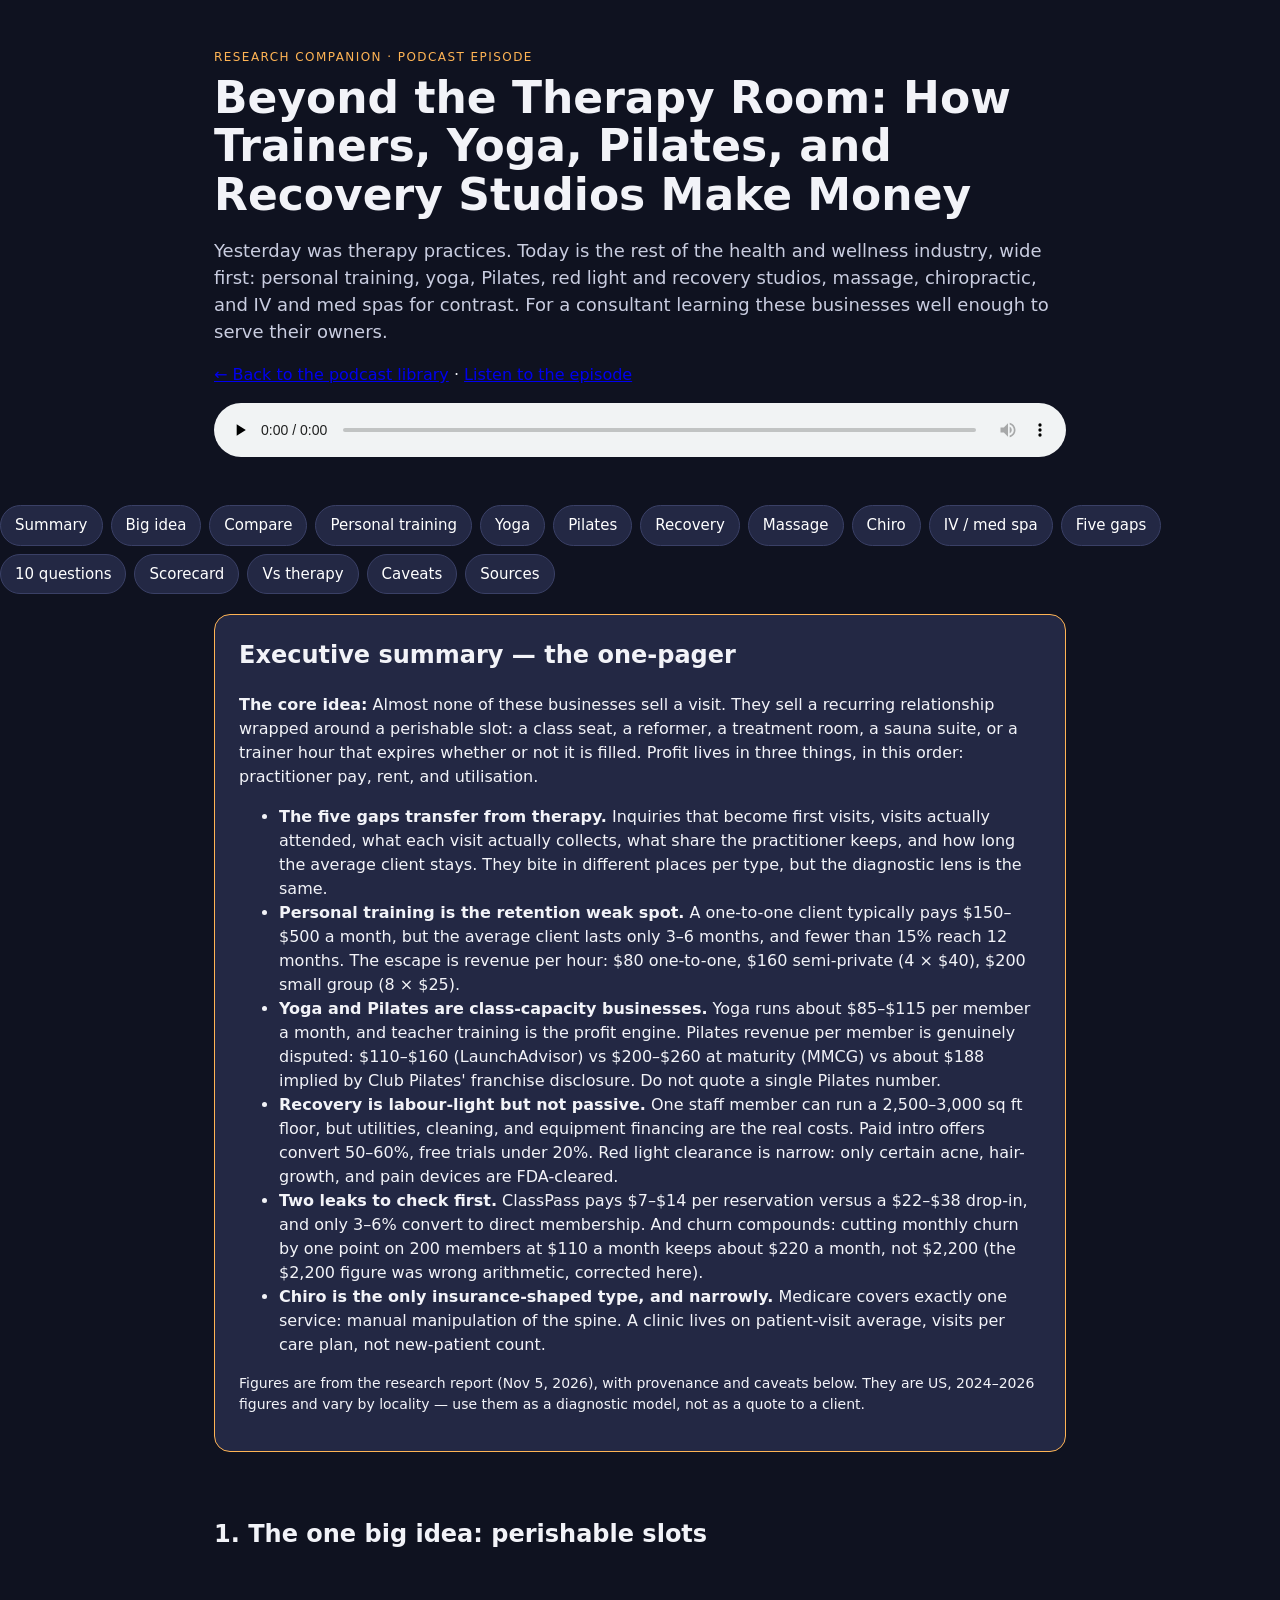
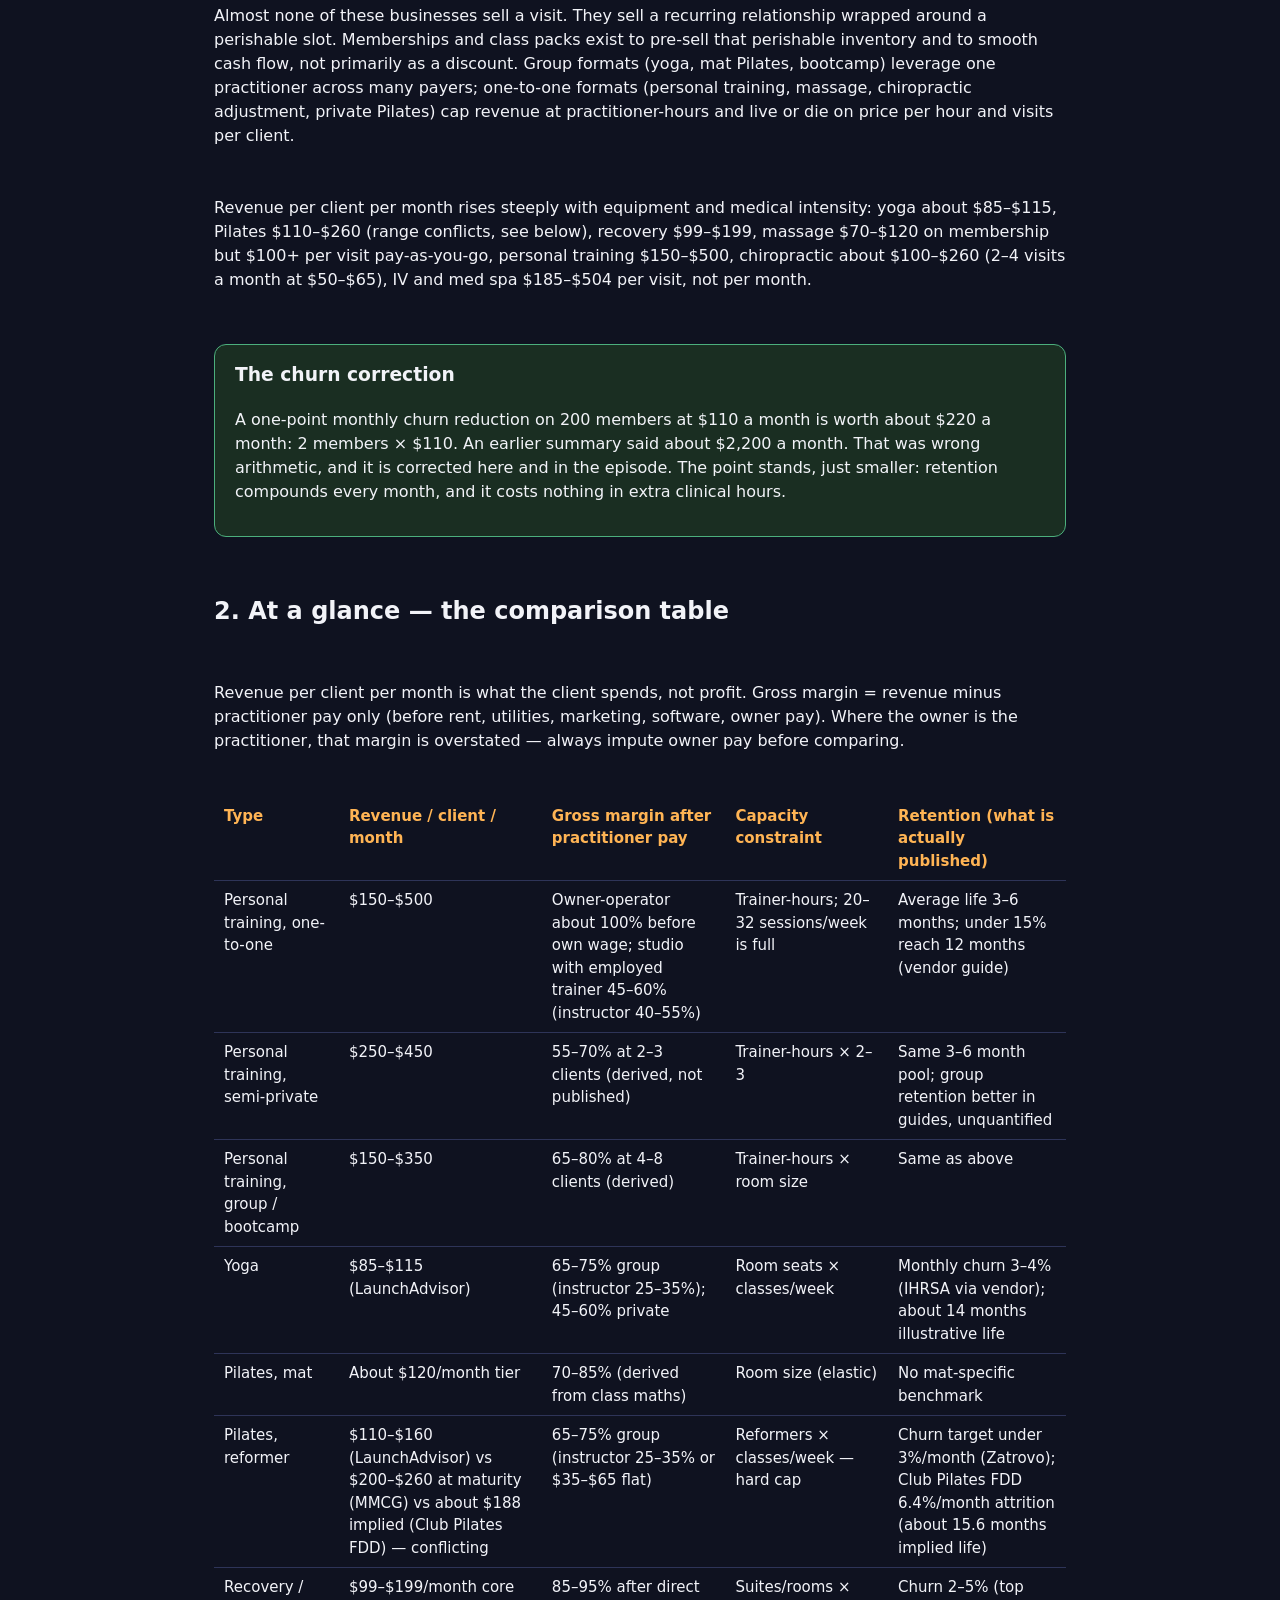
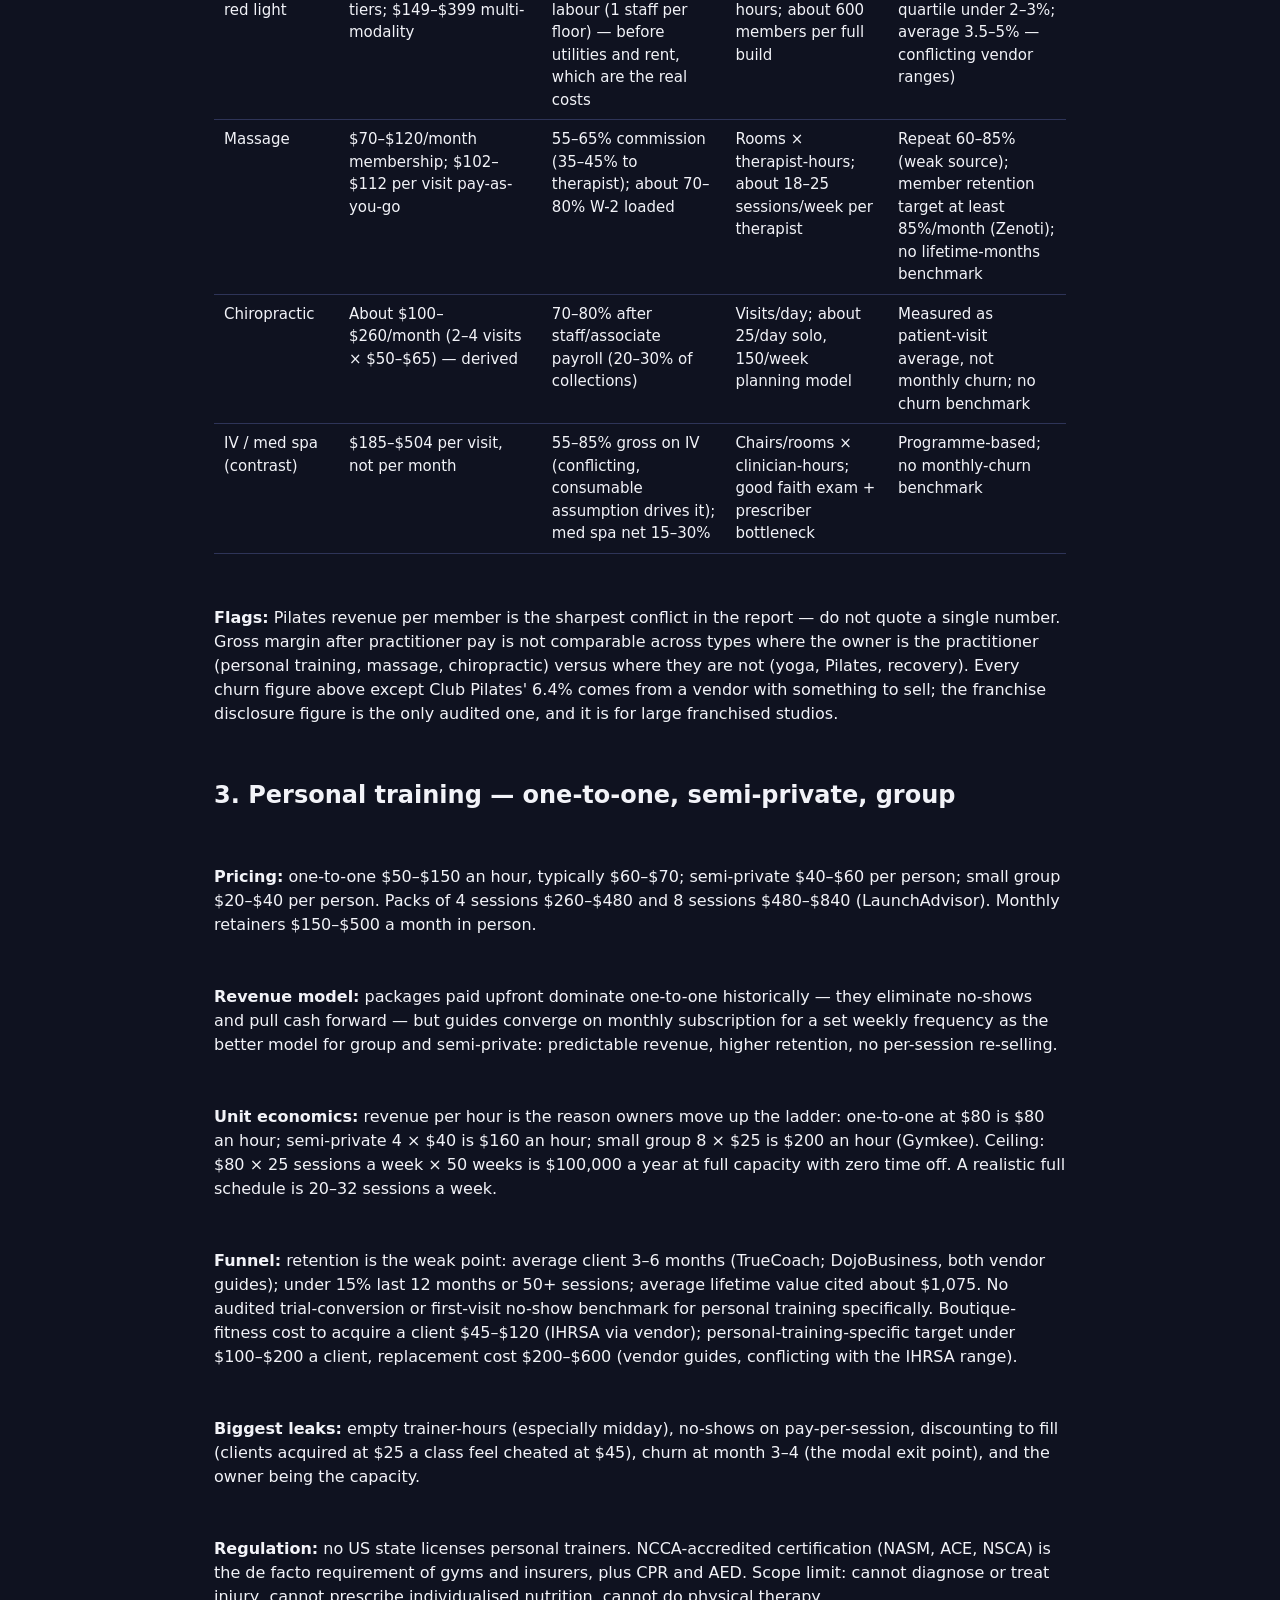
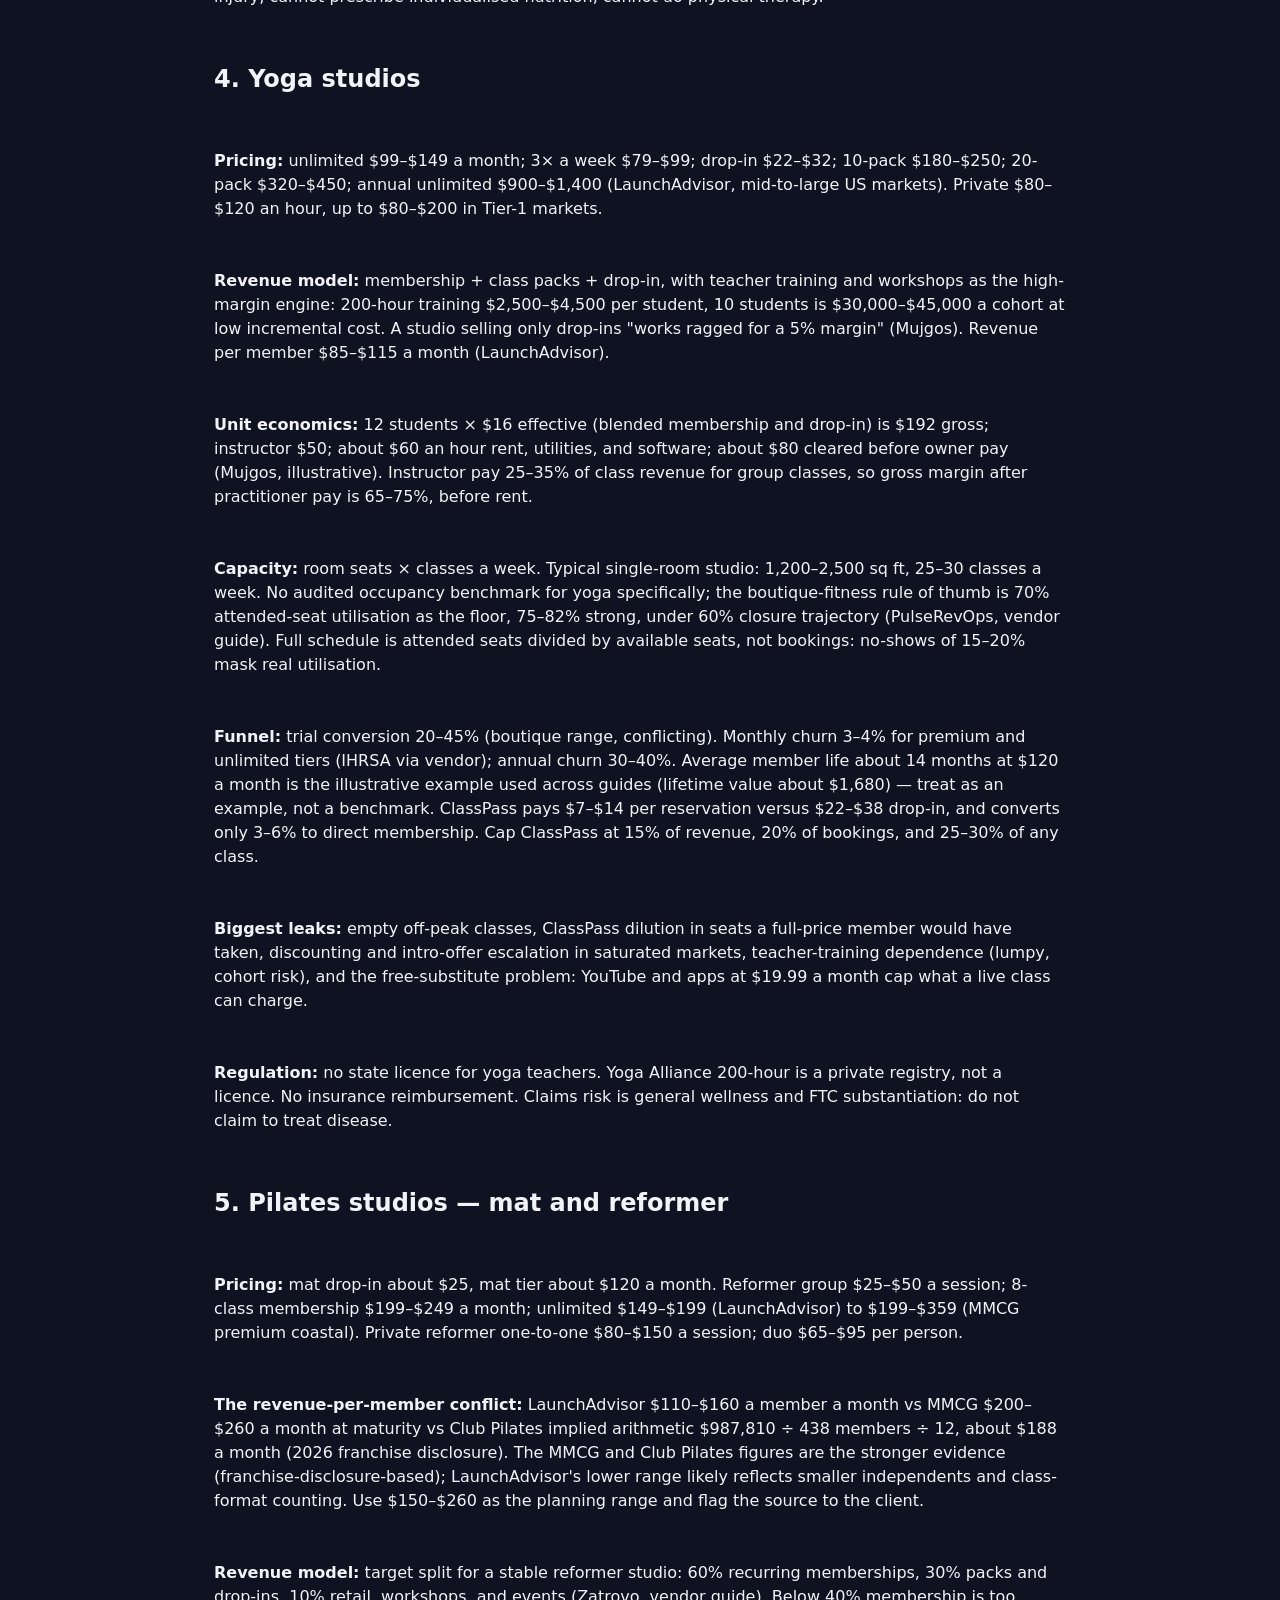
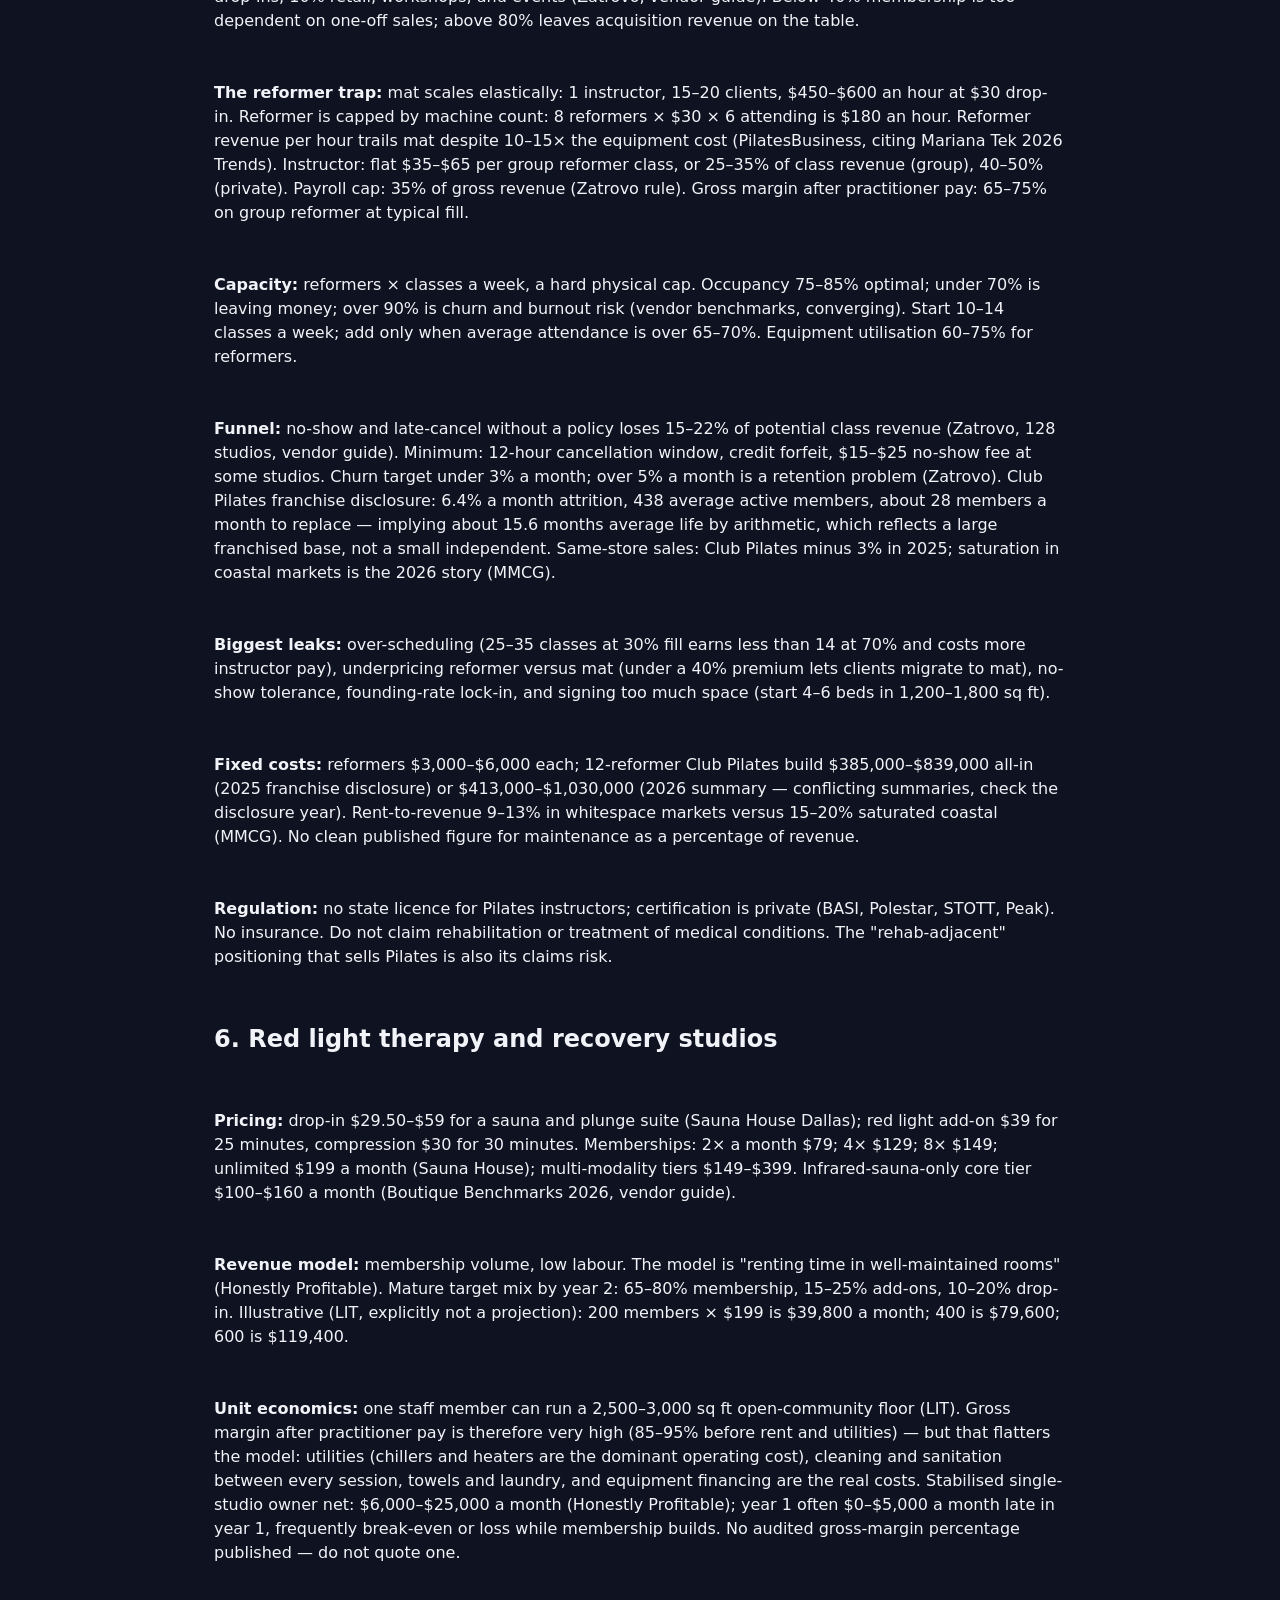
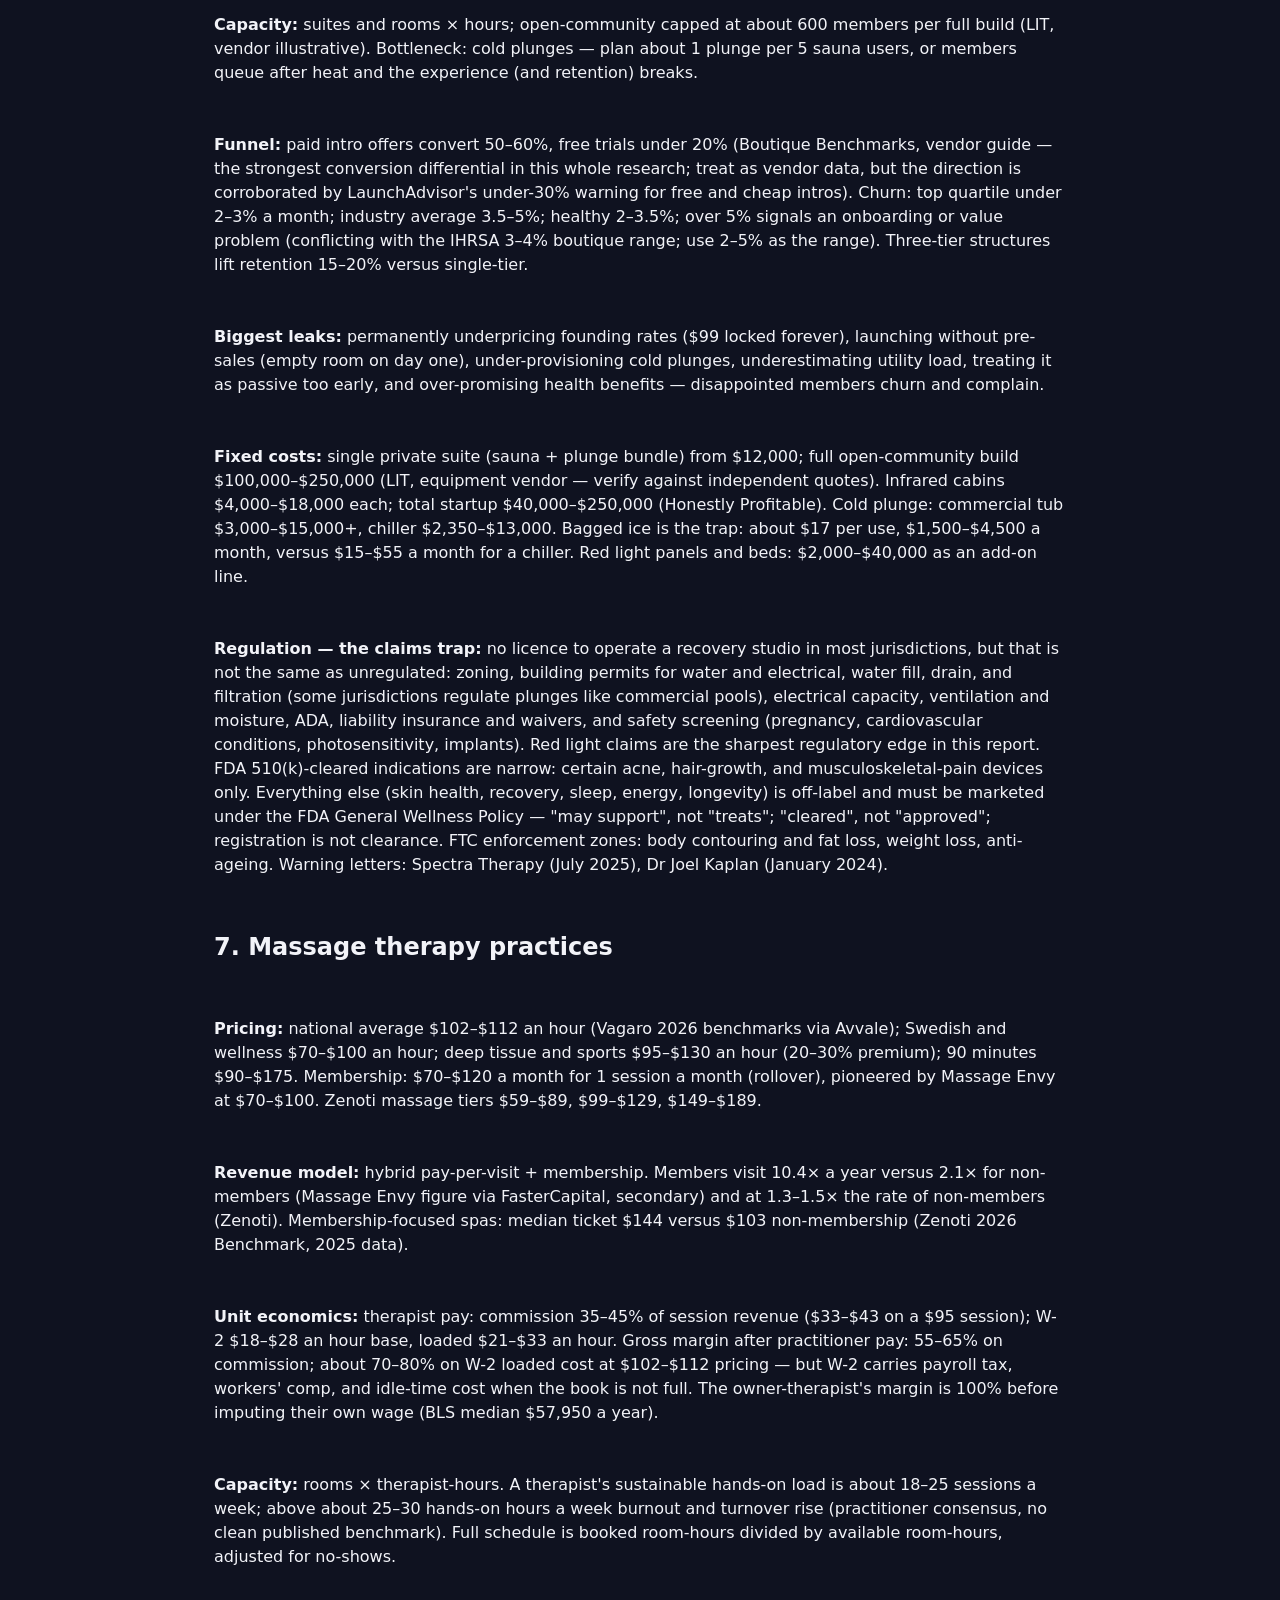
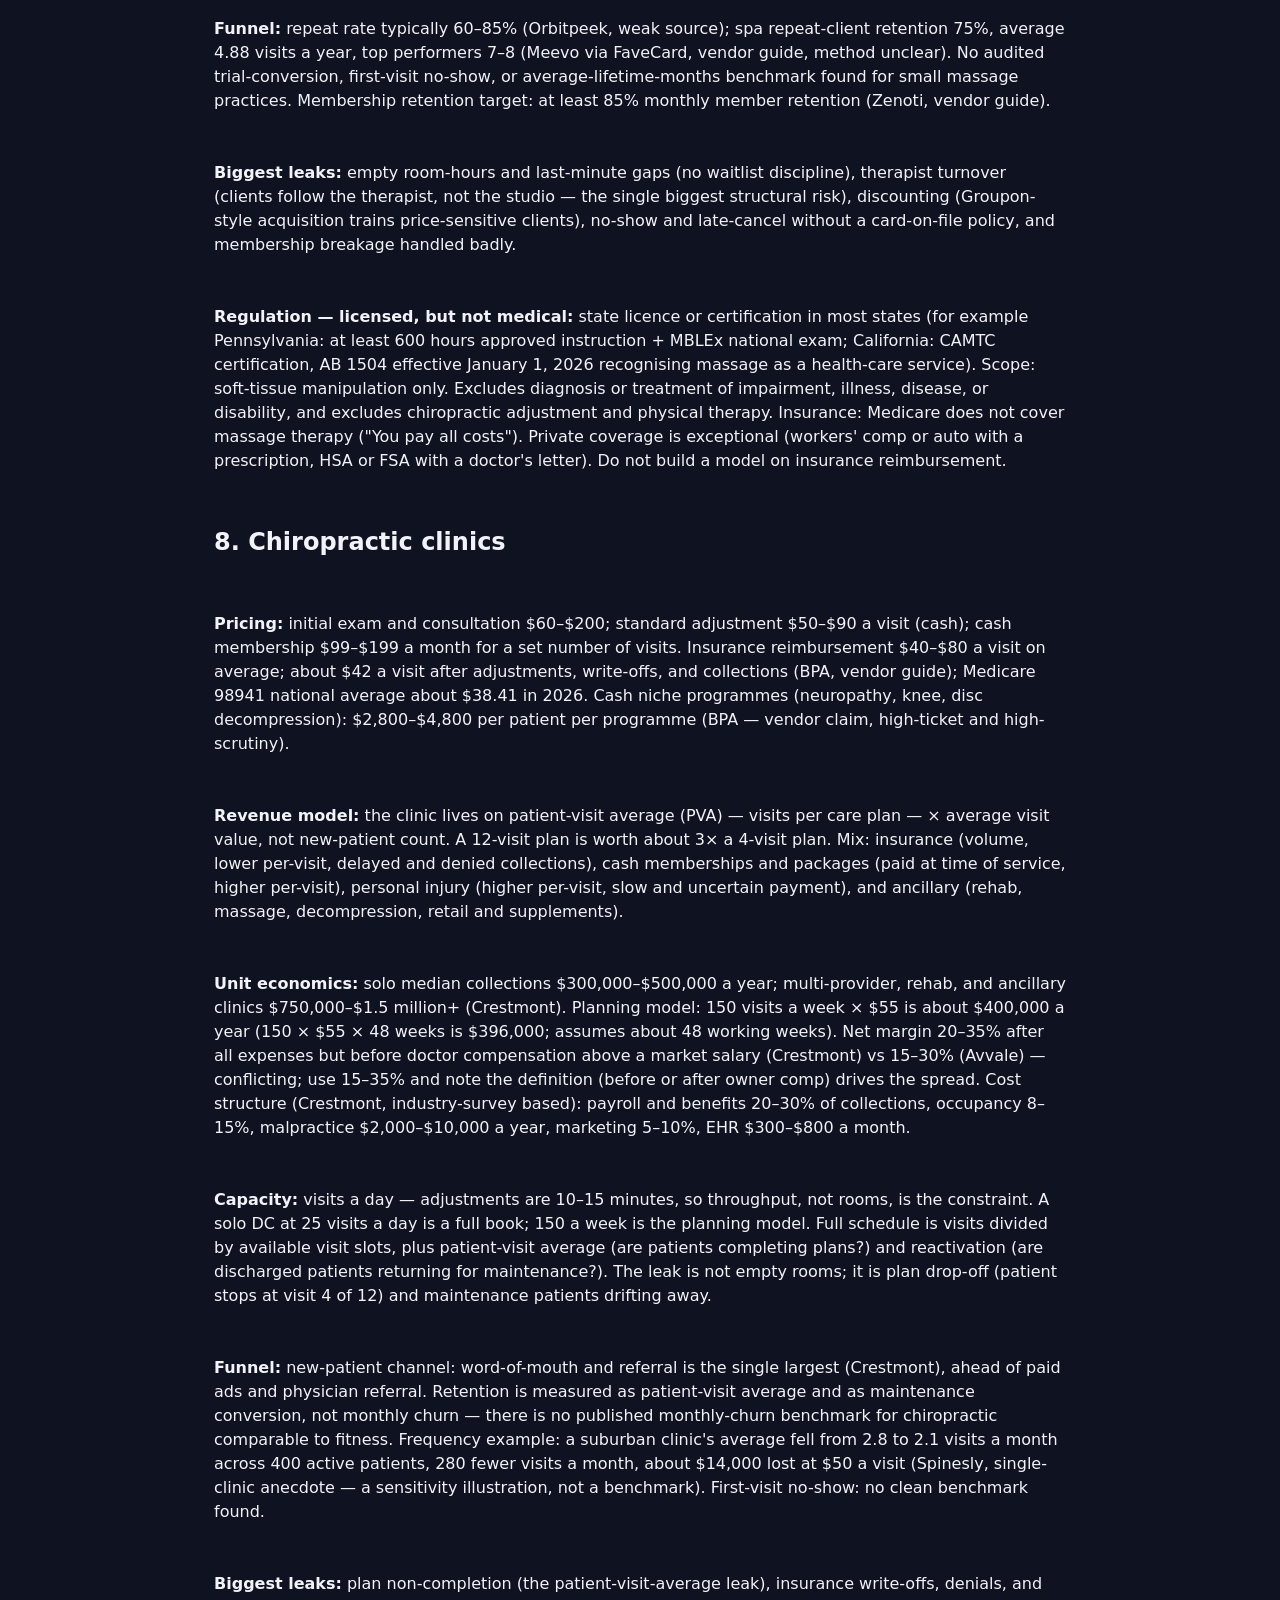
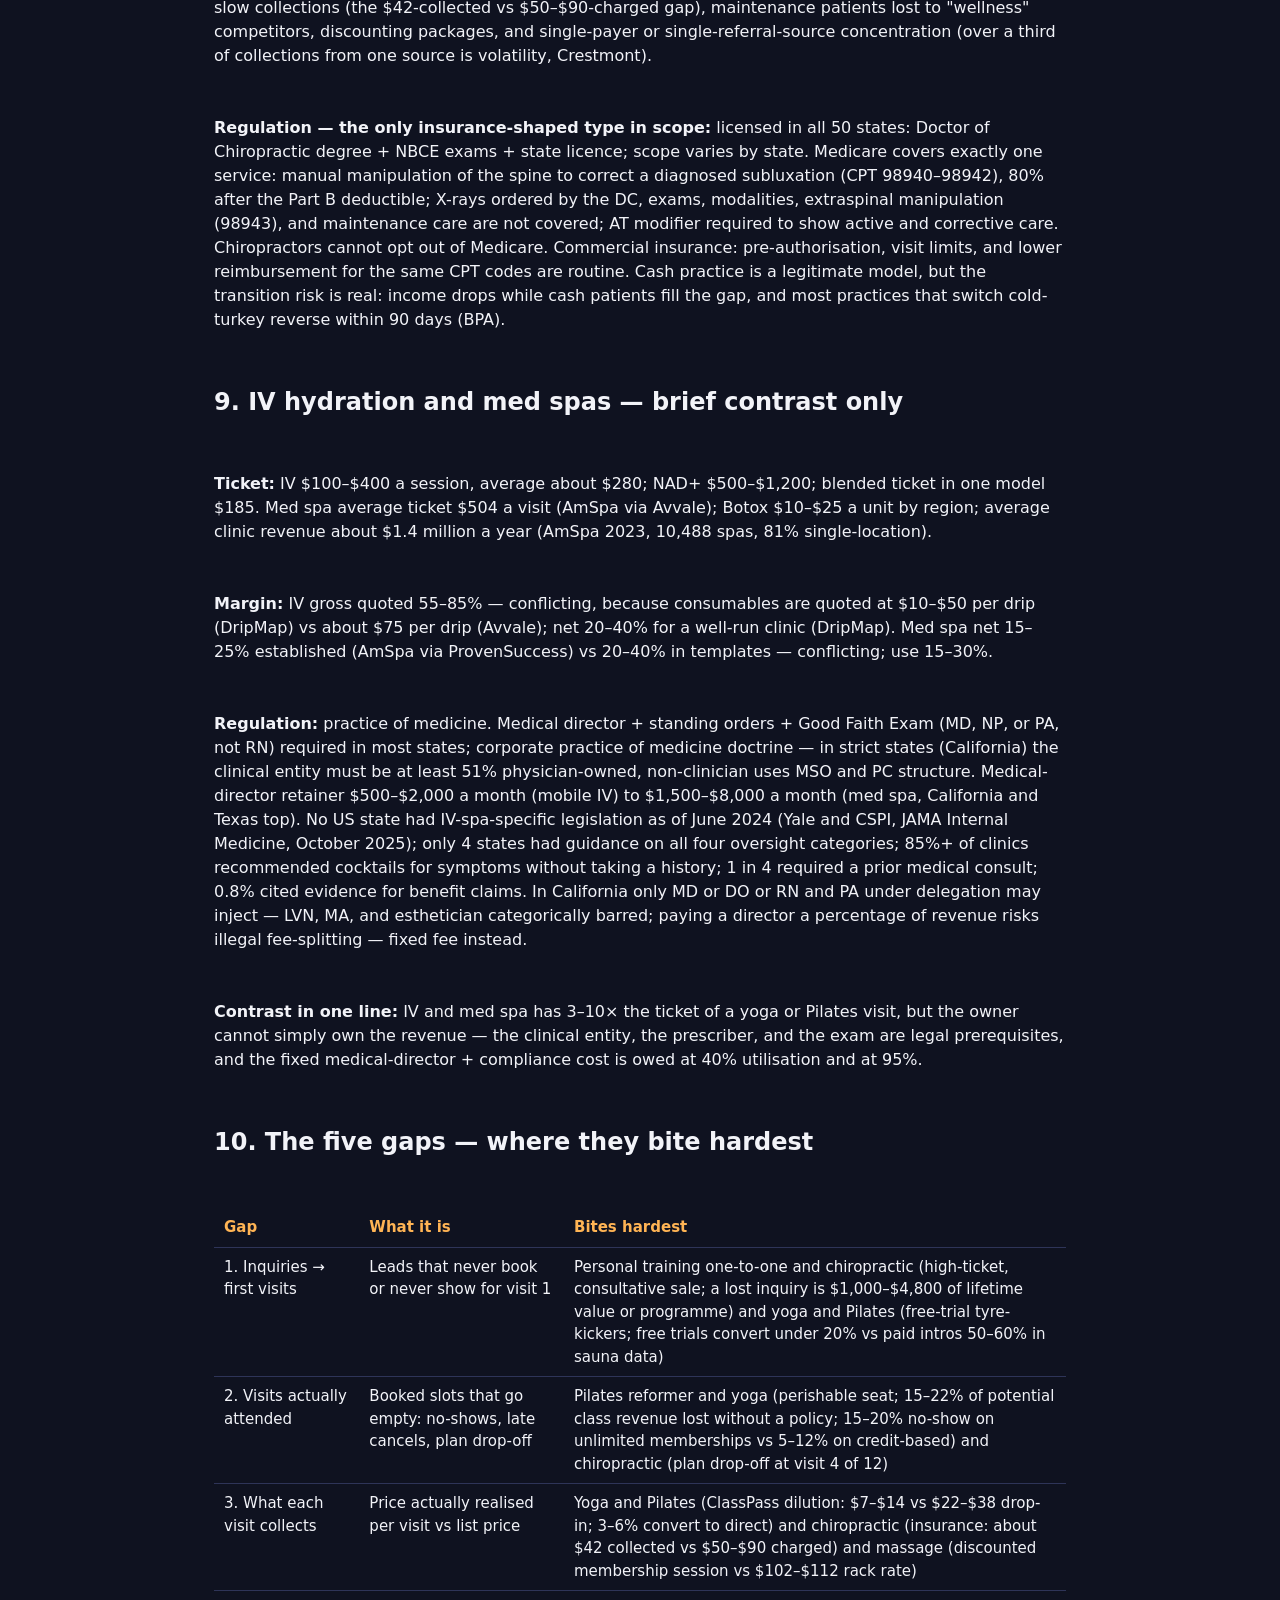
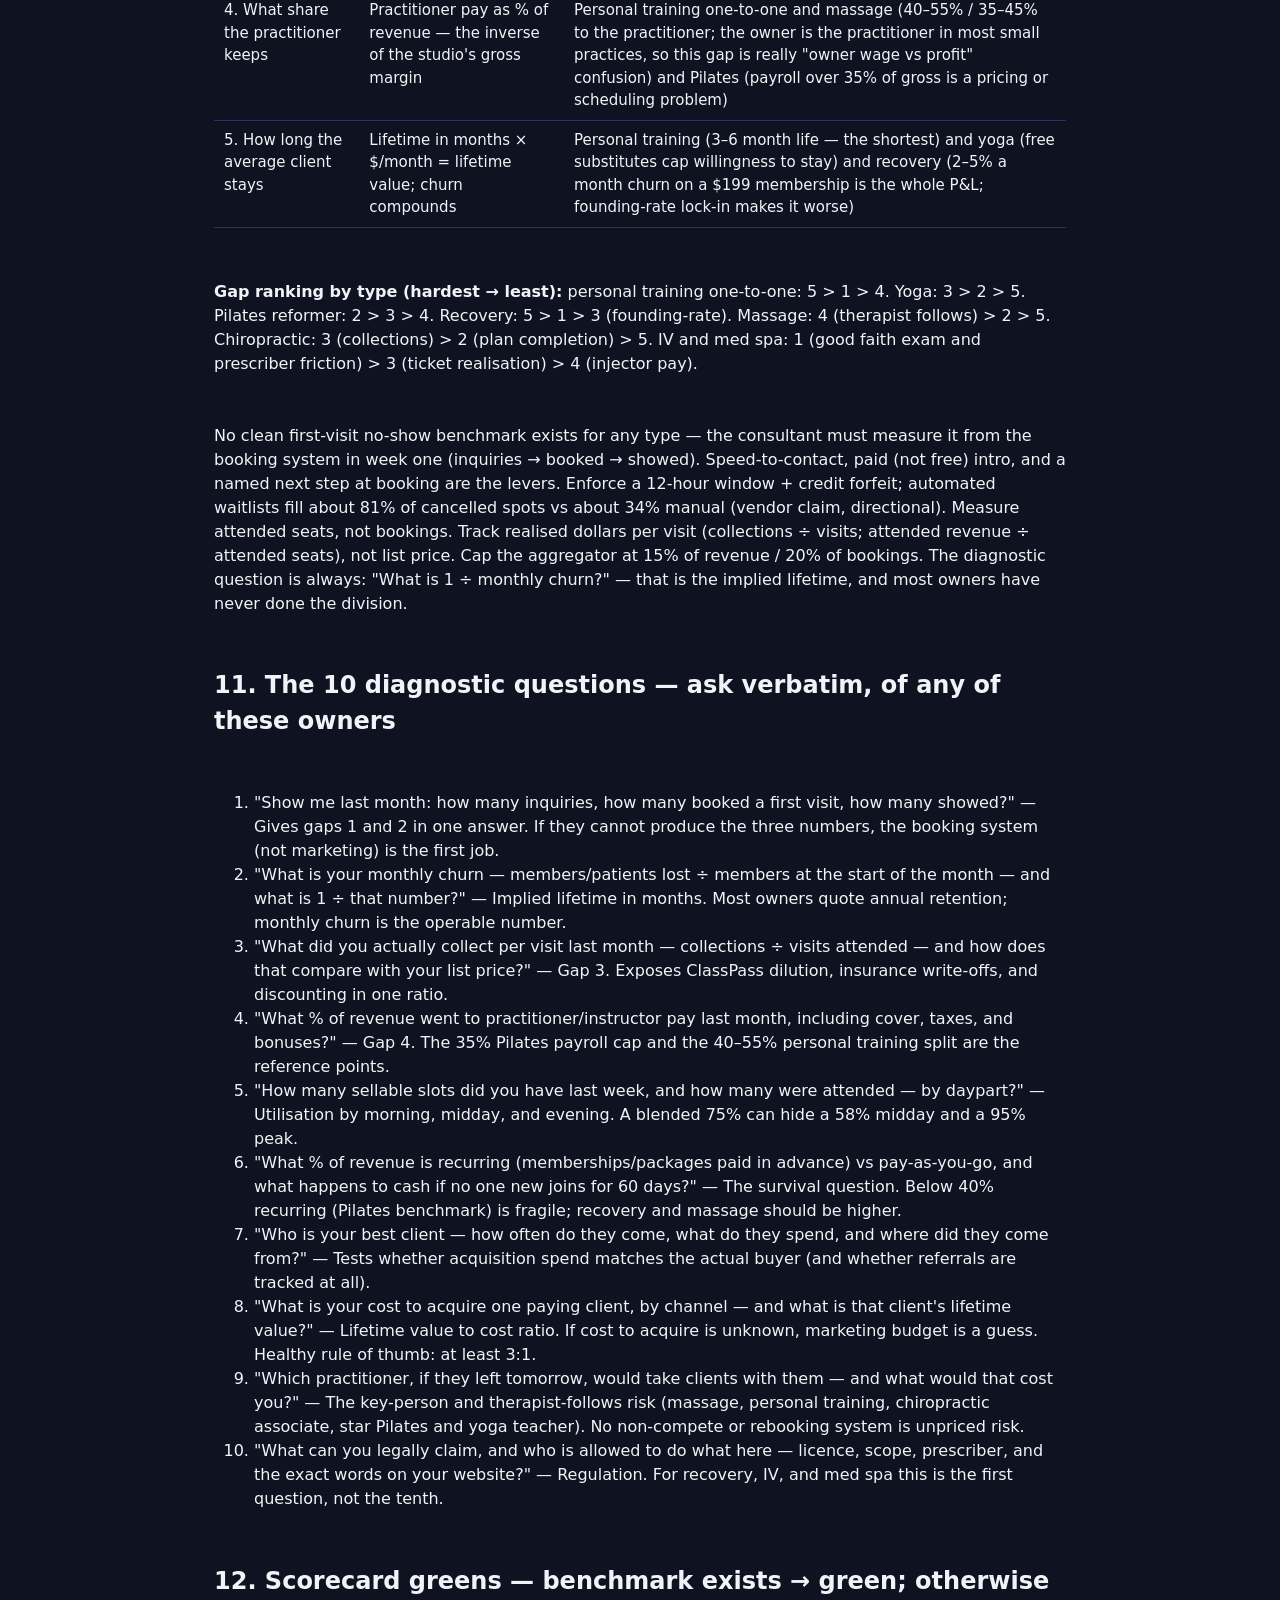
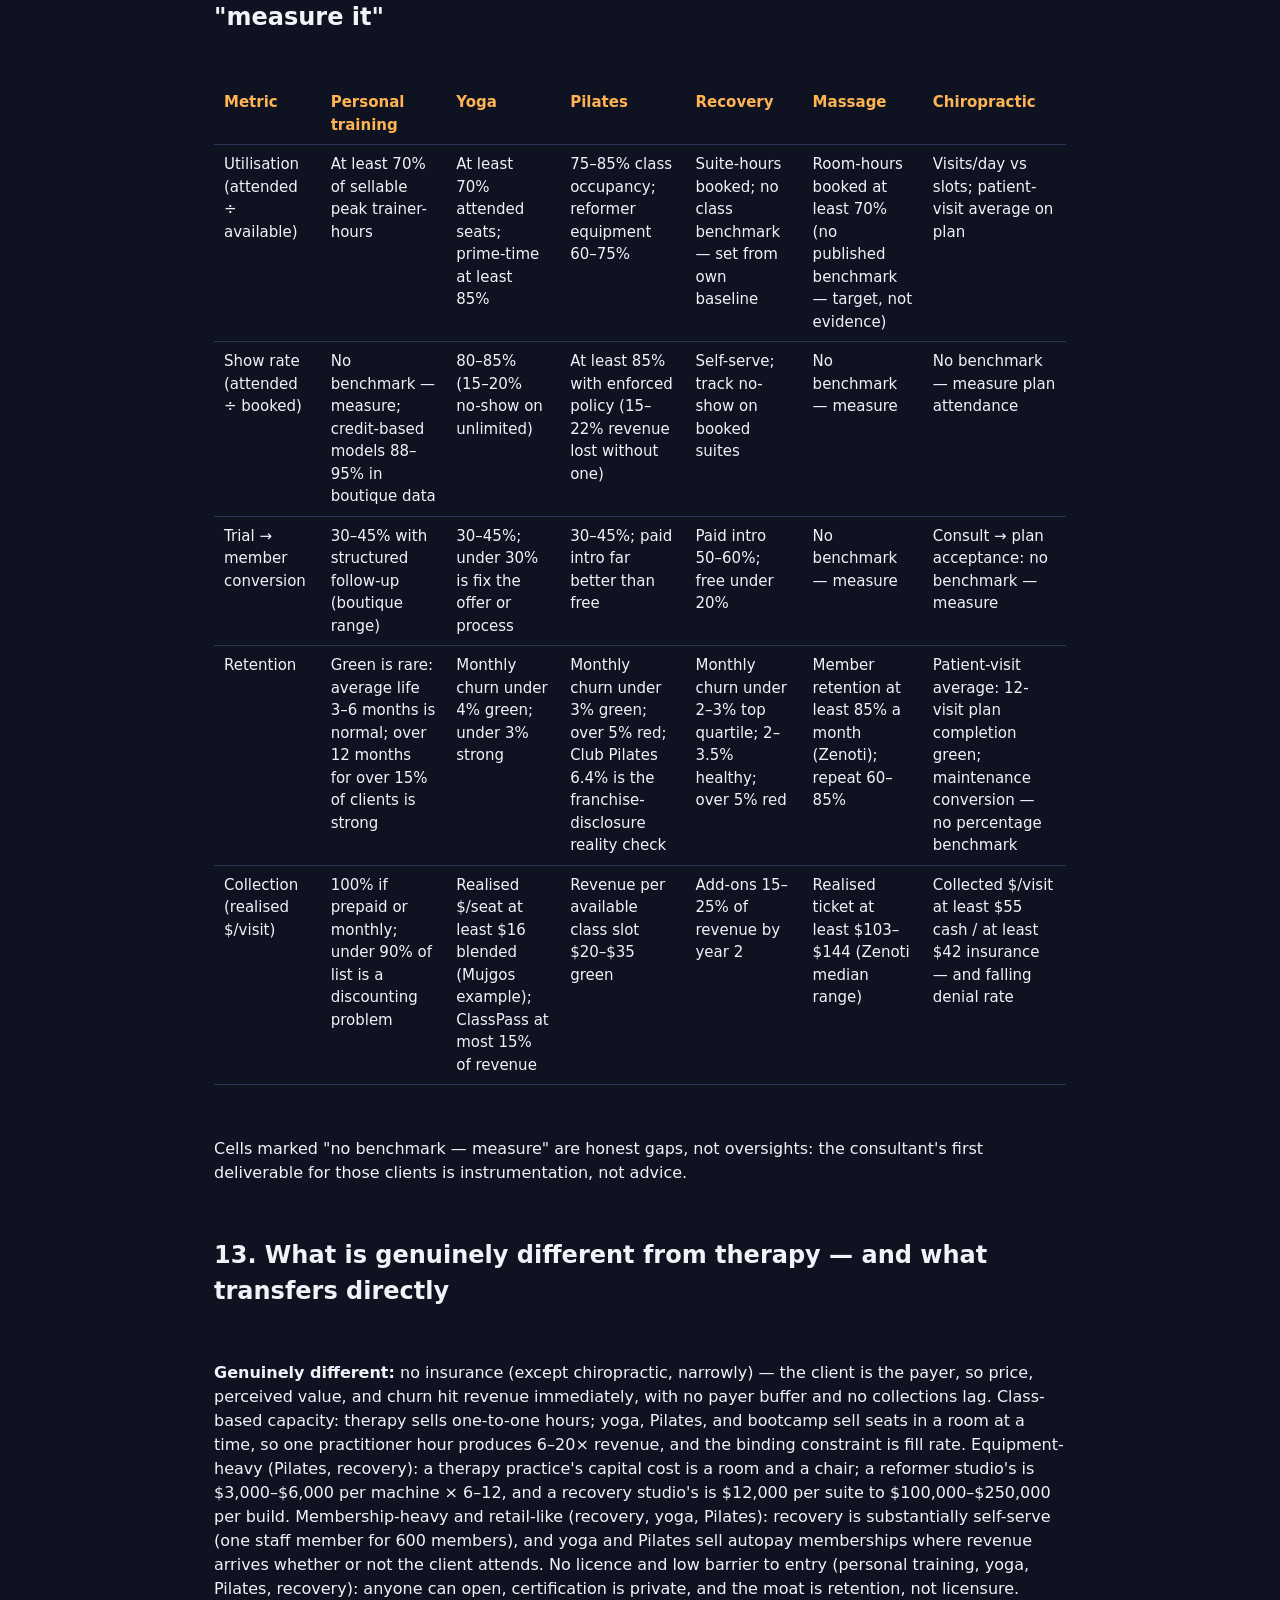
==== commit fc4fb933: "Fix Beyond the Therapy Room companion: consistent width, full-size audio player, non-sticky TOC pill" ====
--- a/research/beyond-therapy-room.html
+++ b/research/beyond-therapy-room.html
@@ -12,12 +12,31 @@
   <h1>Beyond the Therapy Room: How Trainers, Yoga, Pilates, and Recovery Studios Make Money</h1>
   <p class="sub">Yesterday was therapy practices. Today is the rest of the health and wellness industry, wide first: personal training, yoga, Pilates, red light and recovery studios, massage, chiropractic, and IV and med spas for contrast. For a consultant learning these businesses well enough to serve their owners.</p>
   <p><a href="../index.html">← Back to the podcast library</a> · <a href="../episodes/beyond-therapy-room.mp3">Listen to the episode</a></p>
-  <audio controls preload="none" src="../episodes/beyond-therapy-room.mp3" style="width:100%; margin-top:12px;"></audio>
+  <audio controls preload="none" src="../episodes/beyond-therapy-room.mp3"></audio>
 </header>
+
+<nav class="toc" aria-label="Contents">
+  <a href="#summary">Summary</a>
+  <a href="#big-idea">Big idea</a>
+  <a href="#compare">Compare</a>
+  <a href="#pt">Personal training</a>
+  <a href="#yoga">Yoga</a>
+  <a href="#pilates">Pilates</a>
+  <a href="#recovery">Recovery</a>
+  <a href="#massage">Massage</a>
+  <a href="#chiro">Chiro</a>
+  <a href="#iv">IV / med spa</a>
+  <a href="#gaps">Five gaps</a>
+  <a href="#questions">10 questions</a>
+  <a href="#scorecard">Scorecard</a>
+  <a href="#vs-therapy">Vs therapy</a>
+  <a href="#caveats">Caveats</a>
+  <a href="#sources">Sources</a>
+</nav>
 
 <main class="narrow">
 <section class="summary">
-  <h2>Executive summary — the one-pager</h2>
+  <h2 id="summary">Executive summary — the one-pager</h2>
   <p><strong>The core idea:</strong> Almost none of these businesses sell a visit. They sell a recurring relationship wrapped around a perishable slot: a class seat, a reformer, a treatment room, a sauna suite, or a trainer hour that expires whether or not it is filled. Profit lives in three things, in this order: practitioner pay, rent, and utilisation.</p>
   <ul>
     <li><strong>The five gaps transfer from therapy.</strong> Inquiries that become first visits, visits actually attended, what each visit actually collects, what share the practitioner keeps, and how long the average client stays. They bite in different places per type, but the diagnostic lens is the same.</li>
@@ -30,7 +49,7 @@
   <p class="note">Figures are from the research report (Nov 5, 2026), with provenance and caveats below. They are US, 2024–2026 figures and vary by locality — use them as a diagnostic model, not as a quote to a client.</p>
 </section>
 
-<h2>1. The one big idea: perishable slots</h2>
+<h2 id="big-idea">1. The one big idea: perishable slots</h2>
 <p>Almost none of these businesses sell a visit. They sell a recurring relationship wrapped around a perishable slot. Memberships and class packs exist to pre-sell that perishable inventory and to smooth cash flow, not primarily as a discount. Group formats (yoga, mat Pilates, bootcamp) leverage one practitioner across many payers; one-to-one formats (personal training, massage, chiropractic adjustment, private Pilates) cap revenue at practitioner-hours and live or die on price per hour and visits per client.</p>
 <p>Revenue per client per month rises steeply with equipment and medical intensity: yoga about $85–$115, Pilates $110–$260 (range conflicts, see below), recovery $99–$199, massage $70–$120 on membership but $100+ per visit pay-as-you-go, personal training $150–$500, chiropractic about $100–$260 (2–4 visits a month at $50–$65), IV and med spa $185–$504 per visit, not per month.</p>
 <div class="callout">
@@ -38,7 +57,7 @@
 <p>A one-point monthly churn reduction on 200 members at $110 a month is worth about $220 a month: 2 members × $110. An earlier summary said about $2,200 a month. That was wrong arithmetic, and it is corrected here and in the episode. The point stands, just smaller: retention compounds every month, and it costs nothing in extra clinical hours.</p>
 </div>
 
-<h2>2. At a glance — the comparison table</h2>
+<h2 id="compare">2. At a glance — the comparison table</h2>
 <p>Revenue per client per month is what the client spends, not profit. Gross margin = revenue minus practitioner pay only (before rent, utilities, marketing, software, owner pay). Where the owner is the practitioner, that margin is overstated — always impute owner pay before comparing.</p>
 <table>
 <tr><th>Type</th><th>Revenue / client / month</th><th>Gross margin after practitioner pay</th><th>Capacity constraint</th><th>Retention (what is actually published)</th></tr>
@@ -55,7 +74,7 @@
 </table>
 <p><strong>Flags:</strong> Pilates revenue per member is the sharpest conflict in the report — do not quote a single number. Gross margin after practitioner pay is not comparable across types where the owner is the practitioner (personal training, massage, chiropractic) versus where they are not (yoga, Pilates, recovery). Every churn figure above except Club Pilates' 6.4% comes from a vendor with something to sell; the franchise disclosure figure is the only audited one, and it is for large franchised studios.</p>
 
-<h2>3. Personal training — one-to-one, semi-private, group</h2>
+<h2 id="pt">3. Personal training — one-to-one, semi-private, group</h2>
 <p><strong>Pricing:</strong> one-to-one $50–$150 an hour, typically $60–$70; semi-private $40–$60 per person; small group $20–$40 per person. Packs of 4 sessions $260–$480 and 8 sessions $480–$840 (LaunchAdvisor). Monthly retainers $150–$500 a month in person.</p>
 <p><strong>Revenue model:</strong> packages paid upfront dominate one-to-one historically — they eliminate no-shows and pull cash forward — but guides converge on monthly subscription for a set weekly frequency as the better model for group and semi-private: predictable revenue, higher retention, no per-session re-selling.</p>
 <p><strong>Unit economics:</strong> revenue per hour is the reason owners move up the ladder: one-to-one at $80 is $80 an hour; semi-private 4 × $40 is $160 an hour; small group 8 × $25 is $200 an hour (Gymkee). Ceiling: $80 × 25 sessions a week × 50 weeks is $100,000 a year at full capacity with zero time off. A realistic full schedule is 20–32 sessions a week.</p>
@@ -63,7 +82,7 @@
 <p><strong>Biggest leaks:</strong> empty trainer-hours (especially midday), no-shows on pay-per-session, discounting to fill (clients acquired at $25 a class feel cheated at $45), churn at month 3–4 (the modal exit point), and the owner being the capacity.</p>
 <p><strong>Regulation:</strong> no US state licenses personal trainers. NCCA-accredited certification (NASM, ACE, NSCA) is the de facto requirement of gyms and insurers, plus CPR and AED. Scope limit: cannot diagnose or treat injury, cannot prescribe individualised nutrition, cannot do physical therapy.</p>
 
-<h2>4. Yoga studios</h2>
+<h2 id="yoga">4. Yoga studios</h2>
 <p><strong>Pricing:</strong> unlimited $99–$149 a month; 3× a week $79–$99; drop-in $22–$32; 10-pack $180–$250; 20-pack $320–$450; annual unlimited $900–$1,400 (LaunchAdvisor, mid-to-large US markets). Private $80–$120 an hour, up to $80–$200 in Tier-1 markets.</p>
 <p><strong>Revenue model:</strong> membership + class packs + drop-in, with teacher training and workshops as the high-margin engine: 200-hour training $2,500–$4,500 per student, 10 students is $30,000–$45,000 a cohort at low incremental cost. A studio selling only drop-ins "works ragged for a 5% margin" (Mujgos). Revenue per member $85–$115 a month (LaunchAdvisor).</p>
 <p><strong>Unit economics:</strong> 12 students × $16 effective (blended membership and drop-in) is $192 gross; instructor $50; about $60 an hour rent, utilities, and software; about $80 cleared before owner pay (Mujgos, illustrative). Instructor pay 25–35% of class revenue for group classes, so gross margin after practitioner pay is 65–75%, before rent.</p>
@@ -72,7 +91,7 @@
 <p><strong>Biggest leaks:</strong> empty off-peak classes, ClassPass dilution in seats a full-price member would have taken, discounting and intro-offer escalation in saturated markets, teacher-training dependence (lumpy, cohort risk), and the free-substitute problem: YouTube and apps at $19.99 a month cap what a live class can charge.</p>
 <p><strong>Regulation:</strong> no state licence for yoga teachers. Yoga Alliance 200-hour is a private registry, not a licence. No insurance reimbursement. Claims risk is general wellness and FTC substantiation: do not claim to treat disease.</p>
 
-<h2>5. Pilates studios — mat and reformer</h2>
+<h2 id="pilates">5. Pilates studios — mat and reformer</h2>
 <p><strong>Pricing:</strong> mat drop-in about $25, mat tier about $120 a month. Reformer group $25–$50 a session; 8-class membership $199–$249 a month; unlimited $149–$199 (LaunchAdvisor) to $199–$359 (MMCG premium coastal). Private reformer one-to-one $80–$150 a session; duo $65–$95 per person.</p>
 <p><strong>The revenue-per-member conflict:</strong> LaunchAdvisor $110–$160 a member a month vs MMCG $200–$260 a month at maturity vs Club Pilates implied arithmetic $987,810 ÷ 438 members ÷ 12, about $188 a month (2026 franchise disclosure). The MMCG and Club Pilates figures are the stronger evidence (franchise-disclosure-based); LaunchAdvisor's lower range likely reflects smaller independents and class-format counting. Use $150–$260 as the planning range and flag the source to the client.</p>
 <p><strong>Revenue model:</strong> target split for a stable reformer studio: 60% recurring memberships, 30% packs and drop-ins, 10% retail, workshops, and events (Zatrovo, vendor guide). Below 40% membership is too dependent on one-off sales; above 80% leaves acquisition revenue on the table.</p>
@@ -83,7 +102,7 @@
 <p><strong>Fixed costs:</strong> reformers $3,000–$6,000 each; 12-reformer Club Pilates build $385,000–$839,000 all-in (2025 franchise disclosure) or $413,000–$1,030,000 (2026 summary — conflicting summaries, check the disclosure year). Rent-to-revenue 9–13% in whitespace markets versus 15–20% saturated coastal (MMCG). No clean published figure for maintenance as a percentage of revenue.</p>
 <p><strong>Regulation:</strong> no state licence for Pilates instructors; certification is private (BASI, Polestar, STOTT, Peak). No insurance. Do not claim rehabilitation or treatment of medical conditions. The "rehab-adjacent" positioning that sells Pilates is also its claims risk.</p>
 
-<h2>6. Red light therapy and recovery studios</h2>
+<h2 id="recovery">6. Red light therapy and recovery studios</h2>
 <p><strong>Pricing:</strong> drop-in $29.50–$59 for a sauna and plunge suite (Sauna House Dallas); red light add-on $39 for 25 minutes, compression $30 for 30 minutes. Memberships: 2× a month $79; 4× $129; 8× $149; unlimited $199 a month (Sauna House); multi-modality tiers $149–$399. Infrared-sauna-only core tier $100–$160 a month (Boutique Benchmarks 2026, vendor guide).</p>
 <p><strong>Revenue model:</strong> membership volume, low labour. The model is "renting time in well-maintained rooms" (Honestly Profitable). Mature target mix by year 2: 65–80% membership, 15–25% add-ons, 10–20% drop-in. Illustrative (LIT, explicitly not a projection): 200 members × $199 is $39,800 a month; 400 is $79,600; 600 is $119,400.</p>
 <p><strong>Unit economics:</strong> one staff member can run a 2,500–3,000 sq ft open-community floor (LIT). Gross margin after practitioner pay is therefore very high (85–95% before rent and utilities) — but that flatters the model: utilities (chillers and heaters are the dominant operating cost), cleaning and sanitation between every session, towels and laundry, and equipment financing are the real costs. Stabilised single-studio owner net: $6,000–$25,000 a month (Honestly Profitable); year 1 often $0–$5,000 a month late in year 1, frequently break-even or loss while membership builds. No audited gross-margin percentage published — do not quote one.</p>
@@ -93,7 +112,7 @@
 <p><strong>Fixed costs:</strong> single private suite (sauna + plunge bundle) from $12,000; full open-community build $100,000–$250,000 (LIT, equipment vendor — verify against independent quotes). Infrared cabins $4,000–$18,000 each; total startup $40,000–$250,000 (Honestly Profitable). Cold plunge: commercial tub $3,000–$15,000+, chiller $2,350–$13,000. Bagged ice is the trap: about $17 per use, $1,500–$4,500 a month, versus $15–$55 a month for a chiller. Red light panels and beds: $2,000–$40,000 as an add-on line.</p>
 <p><strong>Regulation — the claims trap:</strong> no licence to operate a recovery studio in most jurisdictions, but that is not the same as unregulated: zoning, building permits for water and electrical, water fill, drain, and filtration (some jurisdictions regulate plunges like commercial pools), electrical capacity, ventilation and moisture, ADA, liability insurance and waivers, and safety screening (pregnancy, cardiovascular conditions, photosensitivity, implants). Red light claims are the sharpest regulatory edge in this report. FDA 510(k)-cleared indications are narrow: certain acne, hair-growth, and musculoskeletal-pain devices only. Everything else (skin health, recovery, sleep, energy, longevity) is off-label and must be marketed under the FDA General Wellness Policy — "may support", not "treats"; "cleared", not "approved"; registration is not clearance. FTC enforcement zones: body contouring and fat loss, weight loss, anti-ageing. Warning letters: Spectra Therapy (July 2025), Dr Joel Kaplan (January 2024).</p>
 
-<h2>7. Massage therapy practices</h2>
+<h2 id="massage">7. Massage therapy practices</h2>
 <p><strong>Pricing:</strong> national average $102–$112 an hour (Vagaro 2026 benchmarks via Avvale); Swedish and wellness $70–$100 an hour; deep tissue and sports $95–$130 an hour (20–30% premium); 90 minutes $90–$175. Membership: $70–$120 a month for 1 session a month (rollover), pioneered by Massage Envy at $70–$100. Zenoti massage tiers $59–$89, $99–$129, $149–$189.</p>
 <p><strong>Revenue model:</strong> hybrid pay-per-visit + membership. Members visit 10.4× a year versus 2.1× for non-members (Massage Envy figure via FasterCapital, secondary) and at 1.3–1.5× the rate of non-members (Zenoti). Membership-focused spas: median ticket $144 versus $103 non-membership (Zenoti 2026 Benchmark, 2025 data).</p>
 <p><strong>Unit economics:</strong> therapist pay: commission 35–45% of session revenue ($33–$43 on a $95 session); W-2 $18–$28 an hour base, loaded $21–$33 an hour. Gross margin after practitioner pay: 55–65% on commission; about 70–80% on W-2 loaded cost at $102–$112 pricing — but W-2 carries payroll tax, workers' comp, and idle-time cost when the book is not full. The owner-therapist's margin is 100% before imputing their own wage (BLS median $57,950 a year).</p>
@@ -102,7 +121,7 @@
 <p><strong>Biggest leaks:</strong> empty room-hours and last-minute gaps (no waitlist discipline), therapist turnover (clients follow the therapist, not the studio — the single biggest structural risk), discounting (Groupon-style acquisition trains price-sensitive clients), no-show and late-cancel without a card-on-file policy, and membership breakage handled badly.</p>
 <p><strong>Regulation — licensed, but not medical:</strong> state licence or certification in most states (for example Pennsylvania: at least 600 hours approved instruction + MBLEx national exam; California: CAMTC certification, AB 1504 effective January 1, 2026 recognising massage as a health-care service). Scope: soft-tissue manipulation only. Excludes diagnosis or treatment of impairment, illness, disease, or disability, and excludes chiropractic adjustment and physical therapy. Insurance: Medicare does not cover massage therapy ("You pay all costs"). Private coverage is exceptional (workers' comp or auto with a prescription, HSA or FSA with a doctor's letter). Do not build a model on insurance reimbursement.</p>
 
-<h2>8. Chiropractic clinics</h2>
+<h2 id="chiro">8. Chiropractic clinics</h2>
 <p><strong>Pricing:</strong> initial exam and consultation $60–$200; standard adjustment $50–$90 a visit (cash); cash membership $99–$199 a month for a set number of visits. Insurance reimbursement $40–$80 a visit on average; about $42 a visit after adjustments, write-offs, and collections (BPA, vendor guide); Medicare 98941 national average about $38.41 in 2026. Cash niche programmes (neuropathy, knee, disc decompression): $2,800–$4,800 per patient per programme (BPA — vendor claim, high-ticket and high-scrutiny).</p>
 <p><strong>Revenue model:</strong> the clinic lives on patient-visit average (PVA) — visits per care plan — × average visit value, not new-patient count. A 12-visit plan is worth about 3× a 4-visit plan. Mix: insurance (volume, lower per-visit, delayed and denied collections), cash memberships and packages (paid at time of service, higher per-visit), personal injury (higher per-visit, slow and uncertain payment), and ancillary (rehab, massage, decompression, retail and supplements).</p>
 <p><strong>Unit economics:</strong> solo median collections $300,000–$500,000 a year; multi-provider, rehab, and ancillary clinics $750,000–$1.5 million+ (Crestmont). Planning model: 150 visits a week × $55 is about $400,000 a year (150 × $55 × 48 weeks is $396,000; assumes about 48 working weeks). Net margin 20–35% after all expenses but before doctor compensation above a market salary (Crestmont) vs 15–30% (Avvale) — conflicting; use 15–35% and note the definition (before or after owner comp) drives the spread. Cost structure (Crestmont, industry-survey based): payroll and benefits 20–30% of collections, occupancy 8–15%, malpractice $2,000–$10,000 a year, marketing 5–10%, EHR $300–$800 a month.</p>
@@ -111,13 +130,13 @@
 <p><strong>Biggest leaks:</strong> plan non-completion (the patient-visit-average leak), insurance write-offs, denials, and slow collections (the $42-collected vs $50–$90-charged gap), maintenance patients lost to "wellness" competitors, discounting packages, and single-payer or single-referral-source concentration (over a third of collections from one source is volatility, Crestmont).</p>
 <p><strong>Regulation — the only insurance-shaped type in scope:</strong> licensed in all 50 states: Doctor of Chiropractic degree + NBCE exams + state licence; scope varies by state. Medicare covers exactly one service: manual manipulation of the spine to correct a diagnosed subluxation (CPT 98940–98942), 80% after the Part B deductible; X-rays ordered by the DC, exams, modalities, extraspinal manipulation (98943), and maintenance care are not covered; AT modifier required to show active and corrective care. Chiropractors cannot opt out of Medicare. Commercial insurance: pre-authorisation, visit limits, and lower reimbursement for the same CPT codes are routine. Cash practice is a legitimate model, but the transition risk is real: income drops while cash patients fill the gap, and most practices that switch cold-turkey reverse within 90 days (BPA).</p>
 
-<h2>9. IV hydration and med spas — brief contrast only</h2>
+<h2 id="iv">9. IV hydration and med spas — brief contrast only</h2>
 <p><strong>Ticket:</strong> IV $100–$400 a session, average about $280; NAD+ $500–$1,200; blended ticket in one model $185. Med spa average ticket $504 a visit (AmSpa via Avvale); Botox $10–$25 a unit by region; average clinic revenue about $1.4 million a year (AmSpa 2023, 10,488 spas, 81% single-location).</p>
 <p><strong>Margin:</strong> IV gross quoted 55–85% — conflicting, because consumables are quoted at $10–$50 per drip (DripMap) vs about $75 per drip (Avvale); net 20–40% for a well-run clinic (DripMap). Med spa net 15–25% established (AmSpa via ProvenSuccess) vs 20–40% in templates — conflicting; use 15–30%.</p>
 <p><strong>Regulation:</strong> practice of medicine. Medical director + standing orders + Good Faith Exam (MD, NP, or PA, not RN) required in most states; corporate practice of medicine doctrine — in strict states (California) the clinical entity must be at least 51% physician-owned, non-clinician uses MSO and PC structure. Medical-director retainer $500–$2,000 a month (mobile IV) to $1,500–$8,000 a month (med spa, California and Texas top). No US state had IV-spa-specific legislation as of June 2024 (Yale and CSPI, JAMA Internal Medicine, October 2025); only 4 states had guidance on all four oversight categories; 85%+ of clinics recommended cocktails for symptoms without taking a history; 1 in 4 required a prior medical consult; 0.8% cited evidence for benefit claims. In California only MD or DO or RN and PA under delegation may inject — LVN, MA, and esthetician categorically barred; paying a director a percentage of revenue risks illegal fee-splitting — fixed fee instead.</p>
 <p><strong>Contrast in one line:</strong> IV and med spa has 3–10× the ticket of a yoga or Pilates visit, but the owner cannot simply own the revenue — the clinical entity, the prescriber, and the exam are legal prerequisites, and the fixed medical-director + compliance cost is owed at 40% utilisation and at 95%.</p>
 
-<h2>10. The five gaps — where they bite hardest</h2>
+<h2 id="gaps">10. The five gaps — where they bite hardest</h2>
 <table>
 <tr><th>Gap</th><th>What it is</th><th>Bites hardest</th></tr>
 <tr><td>1. Inquiries → first visits</td><td>Leads that never book or never show for visit 1</td><td>Personal training one-to-one and chiropractic (high-ticket, consultative sale; a lost inquiry is $1,000–$4,800 of lifetime value or programme) and yoga and Pilates (free-trial tyre-kickers; free trials convert under 20% vs paid intros 50–60% in sauna data)</td></tr>
@@ -129,7 +148,7 @@
 <p><strong>Gap ranking by type (hardest → least):</strong> personal training one-to-one: 5 &gt; 1 &gt; 4. Yoga: 3 &gt; 2 &gt; 5. Pilates reformer: 2 &gt; 3 &gt; 4. Recovery: 5 &gt; 1 &gt; 3 (founding-rate). Massage: 4 (therapist follows) &gt; 2 &gt; 5. Chiropractic: 3 (collections) &gt; 2 (plan completion) &gt; 5. IV and med spa: 1 (good faith exam and prescriber friction) &gt; 3 (ticket realisation) &gt; 4 (injector pay).</p>
 <p>No clean first-visit no-show benchmark exists for any type — the consultant must measure it from the booking system in week one (inquiries → booked → showed). Speed-to-contact, paid (not free) intro, and a named next step at booking are the levers. Enforce a 12-hour window + credit forfeit; automated waitlists fill about 81% of cancelled spots vs about 34% manual (vendor claim, directional). Measure attended seats, not bookings. Track realised dollars per visit (collections ÷ visits; attended revenue ÷ attended seats), not list price. Cap the aggregator at 15% of revenue / 20% of bookings. The diagnostic question is always: "What is 1 ÷ monthly churn?" — that is the implied lifetime, and most owners have never done the division.</p>
 
-<h2>11. The 10 diagnostic questions — ask verbatim, of any of these owners</h2>
+<h2 id="questions">11. The 10 diagnostic questions — ask verbatim, of any of these owners</h2>
 <ol>
 <li>"Show me last month: how many inquiries, how many booked a first visit, how many showed?" — Gives gaps 1 and 2 in one answer. If they cannot produce the three numbers, the booking system (not marketing) is the first job.</li>
 <li>"What is your monthly churn — members/patients lost ÷ members at the start of the month — and what is 1 ÷ that number?" — Implied lifetime in months. Most owners quote annual retention; monthly churn is the operable number.</li>
@@ -143,7 +162,7 @@
 <li>"What can you legally claim, and who is allowed to do what here — licence, scope, prescriber, and the exact words on your website?" — Regulation. For recovery, IV, and med spa this is the first question, not the tenth.</li>
 </ol>
 
-<h2>12. Scorecard greens — benchmark exists → green; otherwise "measure it"</h2>
+<h2 id="scorecard">12. Scorecard greens — benchmark exists → green; otherwise "measure it"</h2>
 <table>
 <tr><th>Metric</th><th>Personal training</th><th>Yoga</th><th>Pilates</th><th>Recovery</th><th>Massage</th><th>Chiropractic</th></tr>
 <tr><td>Utilisation (attended ÷ available)</td><td>At least 70% of sellable peak trainer-hours</td><td>At least 70% attended seats; prime-time at least 85%</td><td>75–85% class occupancy; reformer equipment 60–75%</td><td>Suite-hours booked; no class benchmark — set from own baseline</td><td>Room-hours booked at least 70% (no published benchmark — target, not evidence)</td><td>Visits/day vs slots; patient-visit average on plan</td></tr>
@@ -154,11 +173,11 @@
 </table>
 <p>Cells marked "no benchmark — measure" are honest gaps, not oversights: the consultant's first deliverable for those clients is instrumentation, not advice.</p>
 
-<h2>13. What is genuinely different from therapy — and what transfers directly</h2>
+<h2 id="vs-therapy">13. What is genuinely different from therapy — and what transfers directly</h2>
 <p><strong>Genuinely different:</strong> no insurance (except chiropractic, narrowly) — the client is the payer, so price, perceived value, and churn hit revenue immediately, with no payer buffer and no collections lag. Class-based capacity: therapy sells one-to-one hours; yoga, Pilates, and bootcamp sell seats in a room at a time, so one practitioner hour produces 6–20× revenue, and the binding constraint is fill rate. Equipment-heavy (Pilates, recovery): a therapy practice's capital cost is a room and a chair; a reformer studio's is $3,000–$6,000 per machine × 6–12, and a recovery studio's is $12,000 per suite to $100,000–$250,000 per build. Membership-heavy and retail-like (recovery, yoga, Pilates): recovery is substantially self-serve (one staff member for 600 members), and yoga and Pilates sell autopay memberships where revenue arrives whether or not the client attends. No licence and low barrier to entry (personal training, yoga, Pilates, recovery): anyone can open, certification is private, and the moat is retention, not licensure. Claims risk is marketing risk, not billing risk: red light, sauna, and IV claims are policed by FDA and FTC substantiation, not by a payer's medical-necessity review.</p>
 <p><strong>What transfers directly:</strong> the five gaps transfer almost intact, and the diagnostic questions are the same questions with different nouns. Patient-visit average is therapy's visits-per-episode; plan completion is the same problem as therapy's dropout after visit 4. Practitioner-share maths: the 35–45% massage commission, 40–55% personal training split, and 25–35% Pilates class share are the same negotiation as a therapist's split — and the same trap: if the practitioner keeps over 50% and the owner also pays rent, the owner has a job, not a business. Retention compounds the same way; the lifetime-value-to-cost ratio of at least 3:1 and the "replacement costs more than retention" logic are identical. No-show and late-cancel policy, waitlists, rebooking at checkout, and reactivation of lapsed clients are the same operating disciplines, with the same payoff, in every type. Owner-as-practitioner confusion: in personal training, massage, and solo chiropractic — as in solo therapy — the profit and loss flatters the business until the owner's wage is imputed.</p>
 
-<h2>Caveats — say these plainly</h2>
+<h2 id="caveats">Caveats — say these plainly</h2>
 <ul>
 <li>No audited, small-studio benchmark exists for first-visit no-show rate, cost per acquired client by type, or average client lifetime in months for most types. What exists is vendor-platform data, franchise disclosures (Club Pilates, YogaSix — large, franchised, not small independents), and practitioner guides. Treat every number as a planning range to be replaced by the client's own books in week one.</li>
 <li>Pilates revenue per member is the sharpest conflict: $110–$160 (LaunchAdvisor) vs $200–$260 at maturity (MMCG) vs about $188 implied by Club Pilates' 2026 franchise disclosure. Do not quote a single number.</li>
@@ -170,7 +189,7 @@
 <li>All dollar figures are US, 2024–2026, and locality-dependent. This is research, not legal, tax, or clinical advice.</li>
 </ul>
 
-<h2>Key sources</h2>
+<h2 id="sources">Key sources</h2>
 <ul class="sources">
 <li>LaunchAdvisor, Gym Pricing Strategy: Memberships, Class Packs &amp; Personal Training (updated Apr 2026) — launchadvisor.co/guides/gym-pricing-membership-strategy-fitness-gym-studio</li>
 <li>PulseRevOps, Top 10 KPIs for Boutique Fitness Studios in 2027 — pulserevops.com/industry-kpis/ik0410</li>
--- a/styles.css
+++ b/styles.css
@@ -3,7 +3,7 @@
 .hero { padding: 48px 24px 24px; max-width: 900px; margin: 0 auto; }
 .eyebrow { text-transform: uppercase; letter-spacing: .12em; font-size: 12px; color: #ffb454; margin: 0 0 8px; }
 h1 { font-size: 44px; line-height: 1.1; margin: 0 0 12px; }
-.sub { font-size: 18px; color: #c9cde0; max-width: 680px; }
+.sub { font-size: 18px; color: #c9cde0; max-width: none; }
 .filters { display: flex; flex-wrap: wrap; gap: 8px; margin-top: 24px; }
 .filters button { background: #232844; color: #fff; border: 1px solid #3a4066; border-radius: 999px; padding: 8px 14px; cursor: pointer; }
 .filters button.active { background: #ffb454; color: #1a1c2e; border-color: #ffb454; font-weight: 700; }
@@ -16,7 +16,11 @@
 .card p { margin: 0 0 12px; color: #dde0f0; }
 .card audio { width: 100%; margin: 4px 0 10px; }
 .download { color: #ffb454; font-weight: 600; }
-.narrow { max-width: 760px; }
+.narrow { max-width: 900px; }
+header audio, main audio { display: block; width: 100%; height: 54px; min-height: 54px; margin: 16px 0 4px; }
+.toc { display: flex; flex-wrap: wrap; gap: 8px; margin: 20px 0 4px; }
+.toc a { background: #232844; color: #fff; border: 1px solid #3a4066; border-radius: 999px; padding: 8px 14px; text-decoration: none; font-size: 15px; white-space: nowrap; }
+.toc a:hover { border-color: #ffb454; color: #ffb454; }
 .summary { background: #232844; border: 1px solid #ffb454; border-radius: 16px; padding: 22px 24px; margin: 8px 0 28px; }
 .summary h2 { margin-top: 0; }
 .callout { background: #1a2e22; border: 1px solid #4caf7d; border-radius: 12px; padding: 16px 20px; margin: 20px 0; }
